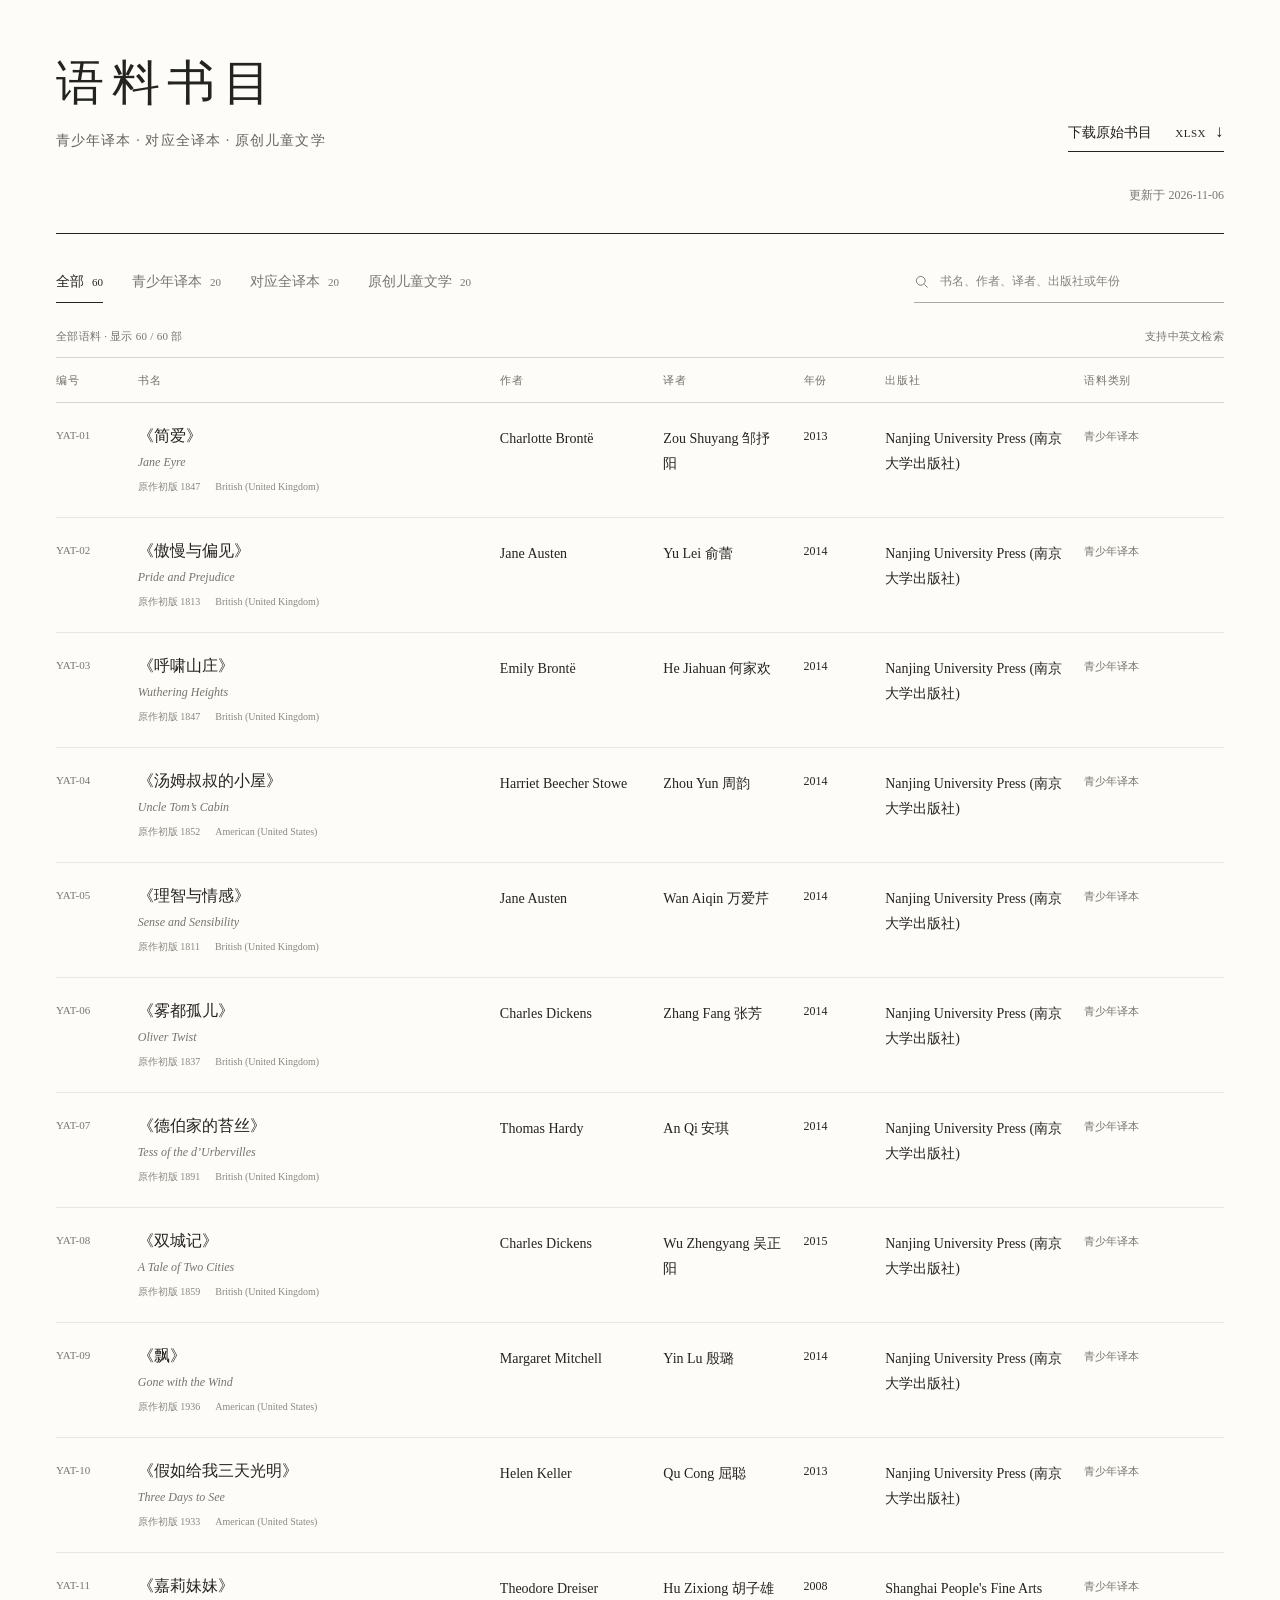
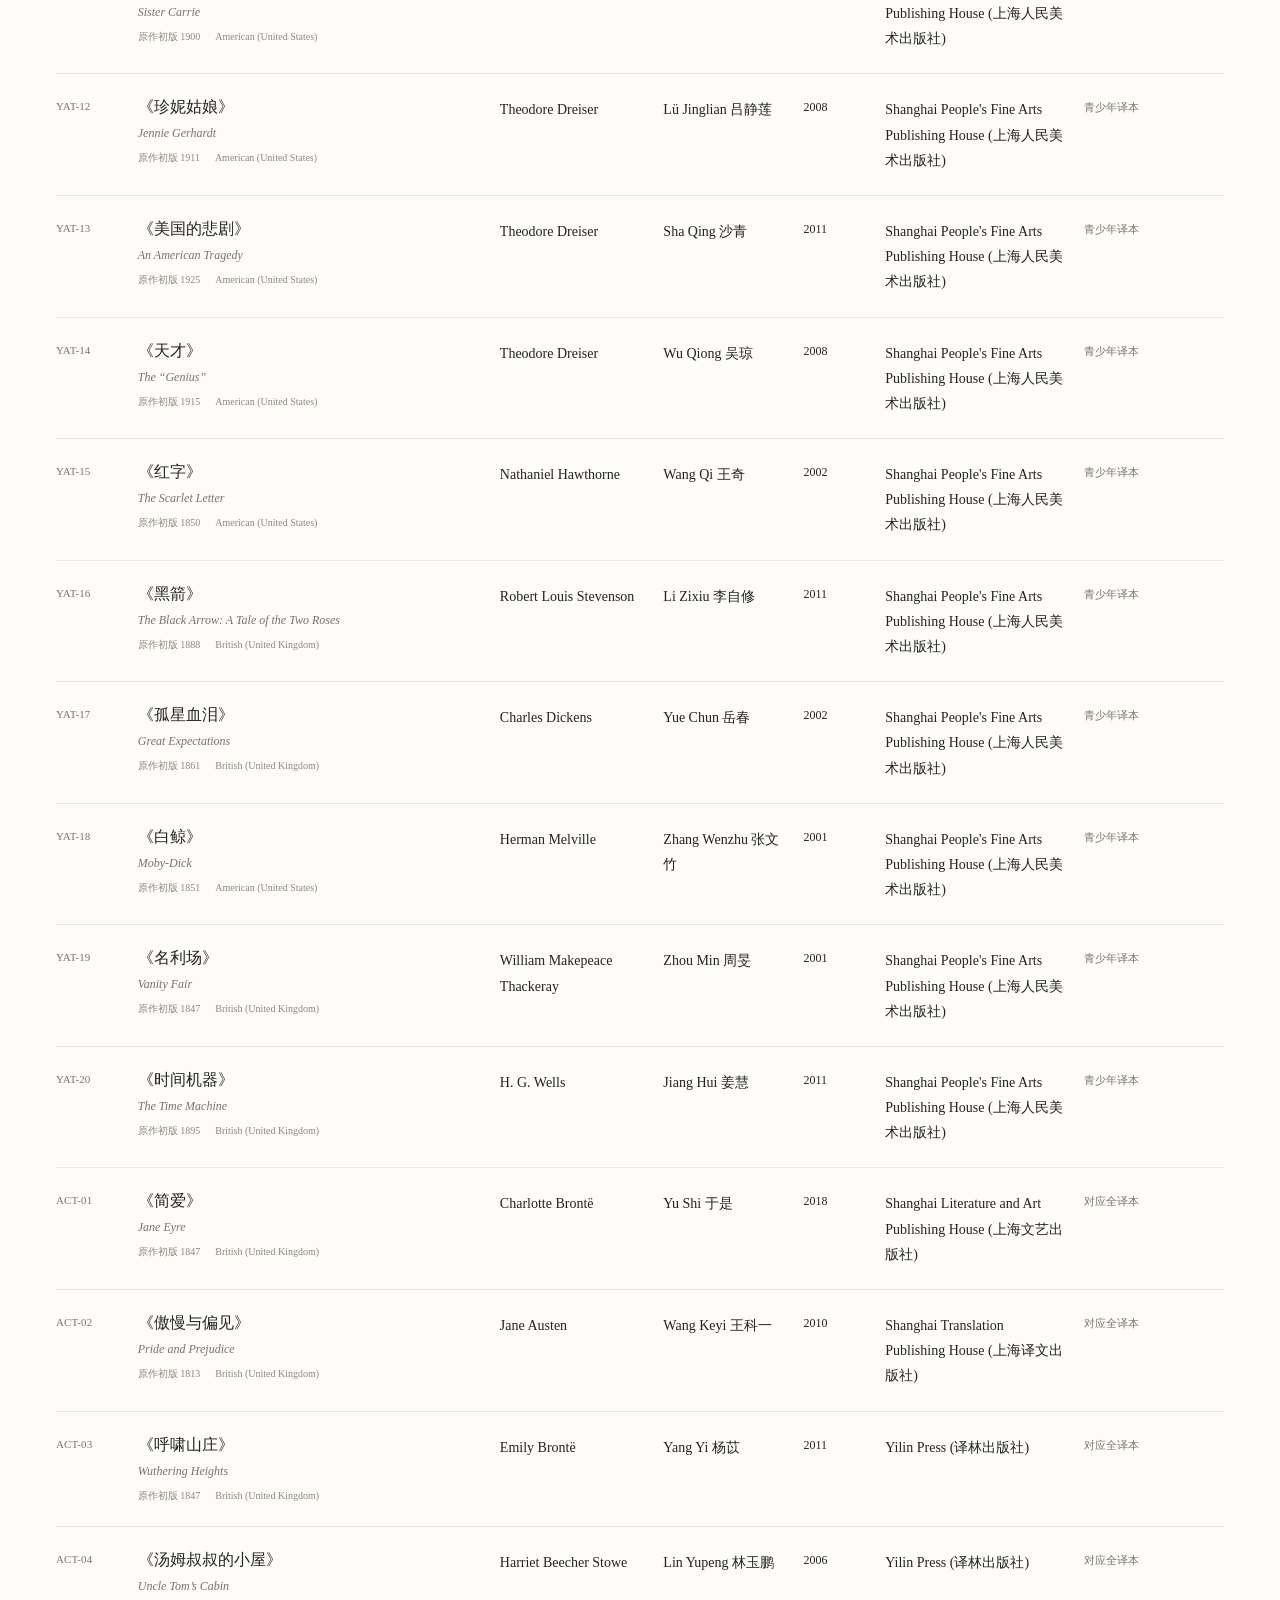
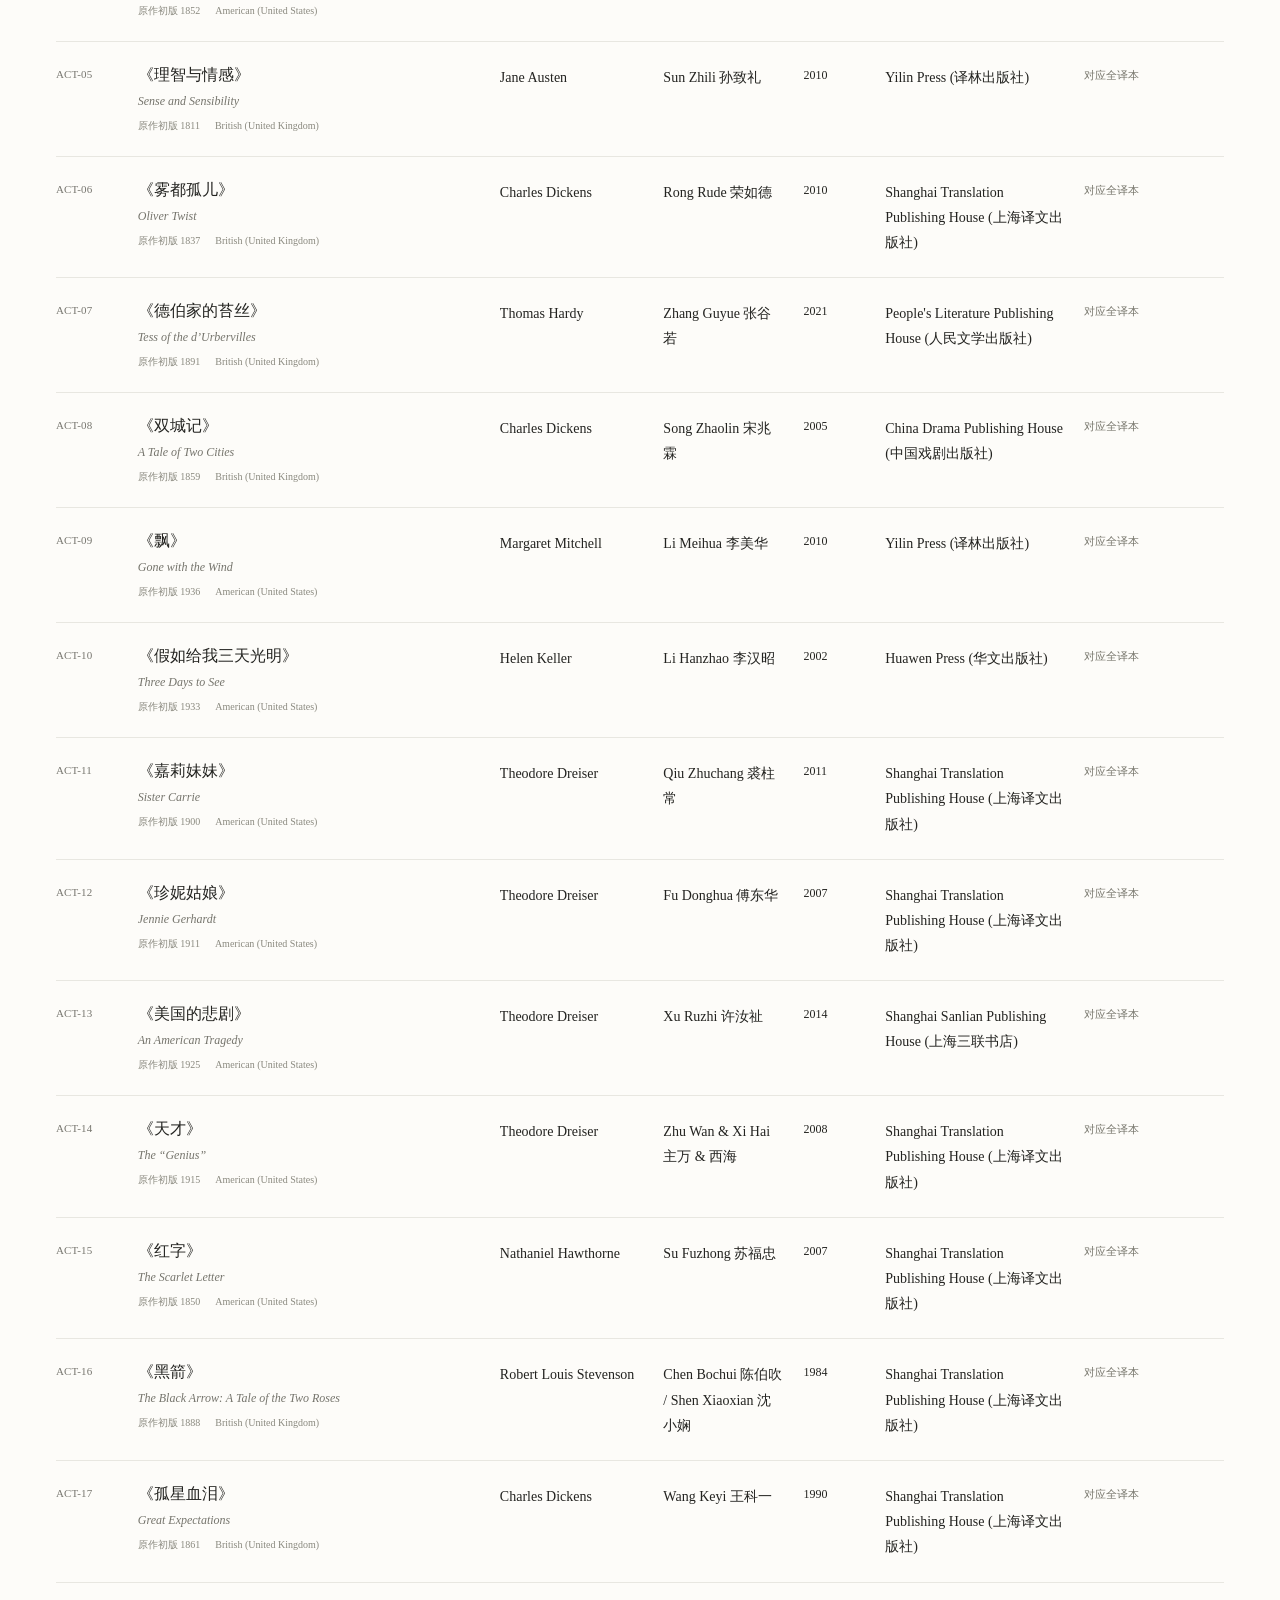
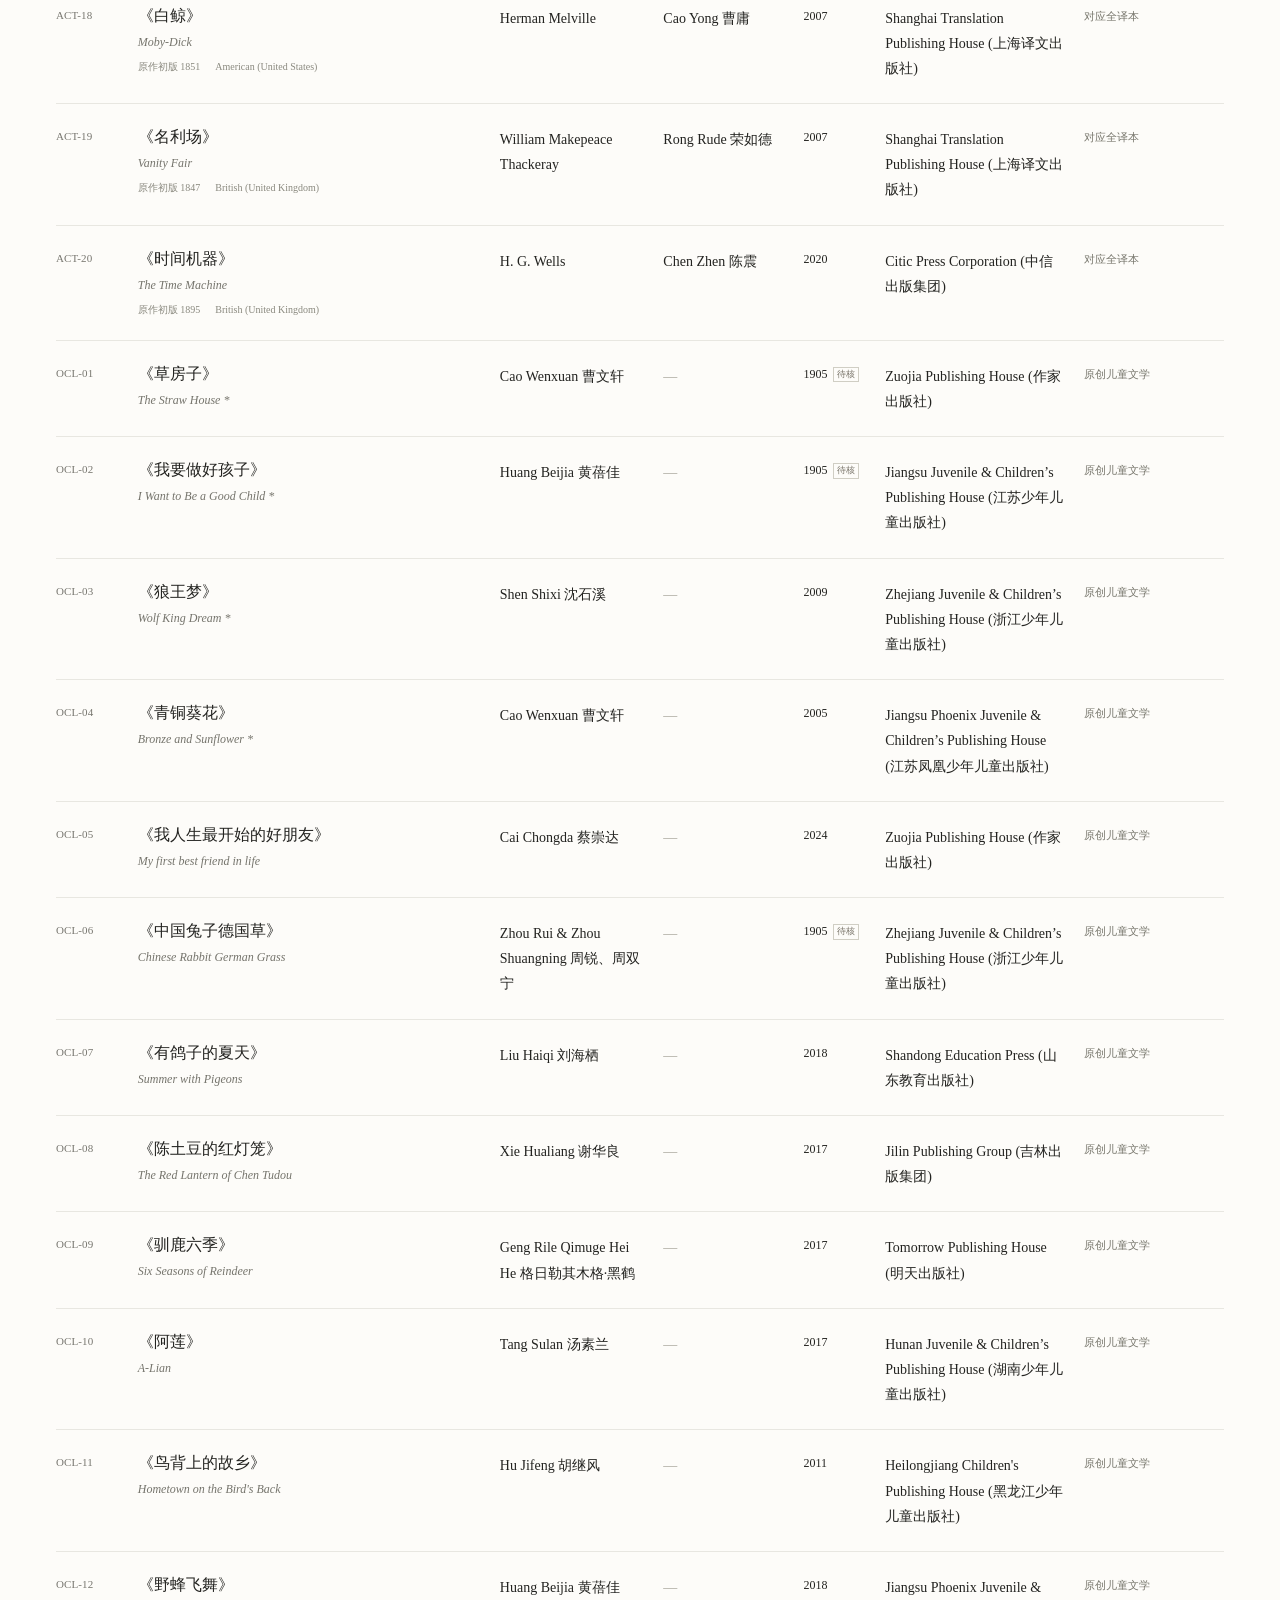
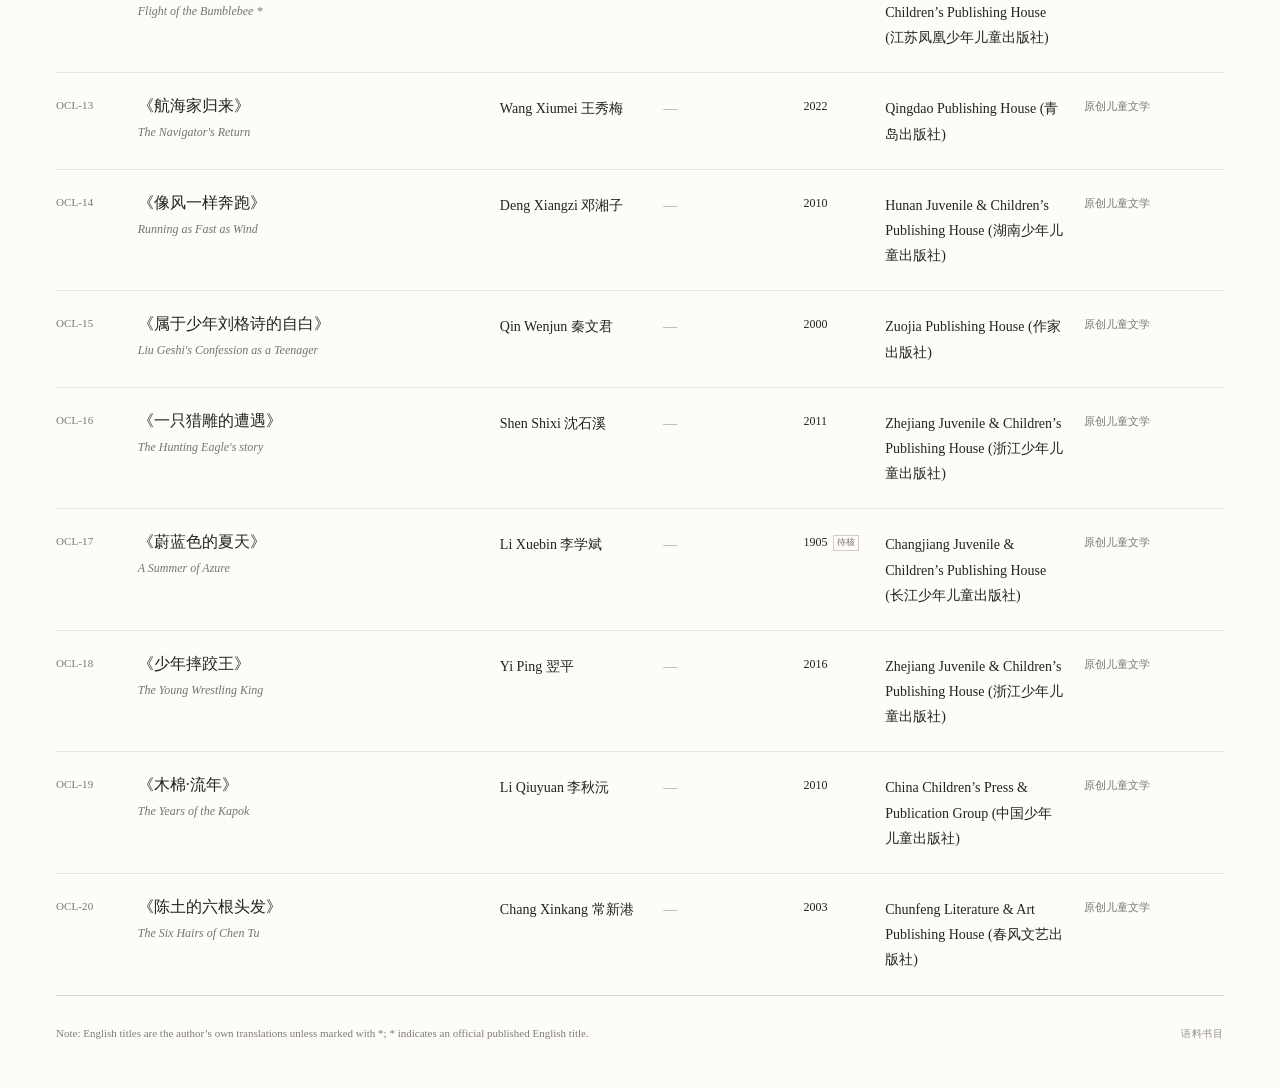
==== corpus-bibliography/index.html @ 9eb8fbea "Add files via upload" ====
<!doctype html>
<html lang="zh-CN">
  <head>
    <meta charset="utf-8">
    <meta name="viewport" content="width=device-width, initial-scale=1">
    <meta name="color-scheme" content="light">
    <meta name="robots" content="noindex, nofollow">
    <link rel="canonical" href="https://aug14sss.github.io/corpus-bibliography/">
    <meta name="description" content="儿童文学研究语料书目：青少年译本、对应全译本与原创儿童文学。支持检索、分类浏览与原始书目下载。">
    <title>语料书目</title>
    <link rel="stylesheet" href="./style.css">
    <script src="./app.js" defer></script>
  </head>
  <body>
    <a class="skip-link" href="#bibliography">跳至书目</a>
    <main class="page">
      <header class="page-header">
        <div class="title-row">
          <div>
            <h1>语料书目</h1>
            <p class="subtitle">青少年译本 · 对应全译本 · 原创儿童文学</p>
          </div>
          <a class="download-link" href="./files/list.xlsx" download="list.xlsx">
            <span>下载原始书目</span><span class="file-type">XLSX <span aria-hidden="true">↓</span></span>
          </a>
        </div>
        <div class="intro-row">
          <p class="update-note" id="updated-at"></p>
        </div>
      </header>

      <section class="bibliography" id="bibliography" aria-label="语料书目检索">
        <div class="controls">
          <div class="group-filters" role="group" aria-label="按语料类别筛选">
            <button class="group-button is-active" type="button" data-group="all" aria-pressed="true"><span>全部</span><span class="group-count" data-count="all">0</span></button>
            <button class="group-button" type="button" data-group="YAT" aria-pressed="false"><span>青少年译本</span><span class="group-count" data-count="YAT">0</span></button>
            <button class="group-button" type="button" data-group="ACT" aria-pressed="false"><span>对应全译本</span><span class="group-count" data-count="ACT">0</span></button>
            <button class="group-button" type="button" data-group="OCL" aria-pressed="false"><span>原创儿童文学</span><span class="group-count" data-count="OCL">0</span></button>
          </div>
          <form class="search-form" role="search">
            <label class="sr-only" for="book-search">检索书名、作者、译者、出版社或年份</label>
            <div class="search-field">
              <svg class="search-icon" viewBox="0 0 20 20" fill="none" aria-hidden="true"><circle cx="8.5" cy="8.5" r="5.5"></circle><path d="m13 13 4 4"></path></svg>
              <input id="book-search" type="search" placeholder="书名、作者、译者、出版社或年份" autocomplete="off" spellcheck="false" aria-describedby="search-help">
              <button class="clear-search" type="button" aria-label="清空检索词" hidden><span aria-hidden="true">×</span></button>
            </div>
          </form>
        </div>
        <div class="results-meta">
          <p id="result-count" role="status" aria-live="polite" aria-atomic="true">正在载入书目…</p>
          <p class="search-help" id="search-help">支持中英文检索</p>
        </div>
        <p class="print-summary" id="print-summary"></p>

        <div class="table-scroll" role="region" aria-label="书目表格，可横向滚动" tabindex="0">
          <table>
            <caption class="sr-only">语料书目，包括书名、作者、译者、出版年份、出版社及语料类别。</caption>
            <colgroup>
              <col class="col-number"><col class="col-title"><col class="col-author"><col class="col-translator"><col class="col-year"><col class="col-publisher"><col class="col-group">
            </colgroup>
            <thead>
              <tr><th scope="col">编号</th><th scope="col">书名</th><th scope="col">作者</th><th scope="col">译者</th><th scope="col">年份</th><th scope="col">出版社</th><th scope="col">语料类别</th></tr>
            </thead>
            <tbody id="bibliography-rows"></tbody>
            <tbody id="print-rows" class="print-rows" aria-hidden="true"></tbody>
          </table>
        </div>

        <div class="empty-state" id="empty-state" hidden>
          <p>未找到匹配的书目</p>
          <p class="empty-hint">试试更简短的关键词，或清除筛选查看全部书目。</p>
          <button class="reset-filters" type="button">清除筛选</button>
        </div>
        <noscript><p class="data-message">请启用 JavaScript 查看和检索书目；也可下载上方的原始 Excel 书目。</p></noscript>
        <p class="data-message" id="data-error" hidden>书目暂未载入，请稍后刷新，或下载原始书目。</p>
      </section>

      <footer class="page-footer">
        <p class="english-note" id="english-note">Note: English titles are the author’s own translations unless marked with *; * indicates an official published English title.</p>
        <p class="footer-caption">语料书目</p>
      </footer>
    </main>
    <script type="application/json" id="bibliography-data">{"title":"语料书目","updatedAt":"2026-11-06","sourceFile":"list.xlsx","noteEnglishTitles":"Note: English titles are the author’s own translations unless marked with *; * indicates an official published English title.","records":[{"id":"YAT-01","group":"YAT","groupLabel":"青少年译本","number":1,"title":"《简爱》","englishTitle":"Jane Eyre","author":"Charlotte Brontë","translator":"Zou Shuyang 邹抒阳","year":"2013","publisher":"Nanjing University Press (南京大学出版社)","originalYear":"1847","sourceExtra":"British (United Kingdom)","needsYearCheck":false},{"id":"YAT-02","group":"YAT","groupLabel":"青少年译本","number":2,"title":"《傲慢与偏见》","englishTitle":"Pride and Prejudice","author":"Jane Austen","translator":"Yu Lei 俞蕾","year":"2014","publisher":"Nanjing University Press (南京大学出版社)","originalYear":"1813","sourceExtra":"British (United Kingdom)","needsYearCheck":false},{"id":"YAT-03","group":"YAT","groupLabel":"青少年译本","number":3,"title":"《呼啸山庄》","englishTitle":"Wuthering Heights","author":"Emily Brontë","translator":"He Jiahuan 何家欢","year":"2014","publisher":"Nanjing University Press (南京大学出版社)","originalYear":"1847","sourceExtra":"British (United Kingdom)","needsYearCheck":false},{"id":"YAT-04","group":"YAT","groupLabel":"青少年译本","number":4,"title":"《汤姆叔叔的小屋》","englishTitle":"Uncle Tom’s Cabin","author":"Harriet Beecher Stowe","translator":"Zhou Yun 周韵","year":"2014","publisher":"Nanjing University Press (南京大学出版社)","originalYear":"1852","sourceExtra":"American (United States)","needsYearCheck":false},{"id":"YAT-05","group":"YAT","groupLabel":"青少年译本","number":5,"title":"《理智与情感》","englishTitle":"Sense and Sensibility","author":"Jane Austen","translator":"Wan Aiqin 万爱芹","year":"2014","publisher":"Nanjing University Press (南京大学出版社)","originalYear":"1811","sourceExtra":"British (United Kingdom)","needsYearCheck":false},{"id":"YAT-06","group":"YAT","groupLabel":"青少年译本","number":6,"title":"《雾都孤儿》","englishTitle":"Oliver Twist","author":"Charles Dickens","translator":"Zhang Fang 张芳","year":"2014","publisher":"Nanjing University Press (南京大学出版社)","originalYear":"1837","sourceExtra":"British (United Kingdom)","needsYearCheck":false},{"id":"YAT-07","group":"YAT","groupLabel":"青少年译本","number":7,"title":"《德伯家的苔丝》","englishTitle":"Tess of the d’Urbervilles","author":"Thomas Hardy","translator":"An Qi 安琪","year":"2014","publisher":"Nanjing University Press (南京大学出版社)","originalYear":"1891","sourceExtra":"British (United Kingdom)","needsYearCheck":false},{"id":"YAT-08","group":"YAT","groupLabel":"青少年译本","number":8,"title":"《双城记》","englishTitle":"A Tale of Two Cities","author":"Charles Dickens","translator":"Wu Zhengyang 吴正阳","year":"2015","publisher":"Nanjing University Press (南京大学出版社)","originalYear":"1859","sourceExtra":"British (United Kingdom)","needsYearCheck":false},{"id":"YAT-09","group":"YAT","groupLabel":"青少年译本","number":9,"title":"《飘》","englishTitle":"Gone with the Wind","author":"Margaret Mitchell","translator":"Yin Lu 殷璐","year":"2014","publisher":"Nanjing University Press (南京大学出版社)","originalYear":"1936","sourceExtra":"American (United States)","needsYearCheck":false},{"id":"YAT-10","group":"YAT","groupLabel":"青少年译本","number":10,"title":"《假如给我三天光明》","englishTitle":"Three Days to See","author":"Helen Keller","translator":"Qu Cong 屈聪","year":"2013","publisher":"Nanjing University Press (南京大学出版社)","originalYear":"1933","sourceExtra":"American (United States)","needsYearCheck":false},{"id":"YAT-11","group":"YAT","groupLabel":"青少年译本","number":11,"title":"《嘉莉妹妹》","englishTitle":"Sister Carrie","author":"Theodore Dreiser","translator":"Hu Zixiong 胡子雄","year":"2008","publisher":"Shanghai People's Fine Arts Publishing House\n(上海人民美术出版社)","originalYear":"1900","sourceExtra":"American (United States)","needsYearCheck":false},{"id":"YAT-12","group":"YAT","groupLabel":"青少年译本","number":12,"title":"《珍妮姑娘》","englishTitle":"Jennie Gerhardt","author":"Theodore Dreiser","translator":"Lü Jinglian 吕静莲","year":"2008","publisher":"Shanghai People's Fine Arts Publishing House\n(上海人民美术出版社)","originalYear":"1911","sourceExtra":"American (United States)","needsYearCheck":false},{"id":"YAT-13","group":"YAT","groupLabel":"青少年译本","number":13,"title":"《美国的悲剧》","englishTitle":"An American Tragedy","author":"Theodore Dreiser","translator":"Sha Qing 沙青","year":"2011","publisher":"Shanghai People's Fine Arts Publishing House\n(上海人民美术出版社)","originalYear":"1925","sourceExtra":"American (United States)","needsYearCheck":false},{"id":"YAT-14","group":"YAT","groupLabel":"青少年译本","number":14,"title":"《天才》","englishTitle":"The “Genius”","author":"Theodore Dreiser","translator":"Wu Qiong 吴琼","year":"2008","publisher":"Shanghai People's Fine Arts Publishing House\n(上海人民美术出版社)","originalYear":"1915","sourceExtra":"American (United States)","needsYearCheck":false},{"id":"YAT-15","group":"YAT","groupLabel":"青少年译本","number":15,"title":"《红字》","englishTitle":"The Scarlet Letter","author":"Nathaniel Hawthorne","translator":"Wang Qi 王奇","year":"2002","publisher":"Shanghai People's Fine Arts Publishing House\n(上海人民美术出版社)","originalYear":"1850","sourceExtra":"American (United States)","needsYearCheck":false},{"id":"YAT-16","group":"YAT","groupLabel":"青少年译本","number":16,"title":"《黑箭》","englishTitle":"The Black Arrow: A Tale of the Two Roses","author":"Robert Louis Stevenson","translator":"Li Zixiu 李自修","year":"2011","publisher":"Shanghai People's Fine Arts Publishing House\n(上海人民美术出版社)","originalYear":"1888","sourceExtra":"British (United Kingdom)","needsYearCheck":false},{"id":"YAT-17","group":"YAT","groupLabel":"青少年译本","number":17,"title":"《孤星血泪》","englishTitle":"Great Expectations","author":"Charles Dickens","translator":"Yue Chun 岳春","year":"2002","publisher":"Shanghai People's Fine Arts Publishing House\n(上海人民美术出版社)","originalYear":"1861","sourceExtra":"British (United Kingdom)","needsYearCheck":false},{"id":"YAT-18","group":"YAT","groupLabel":"青少年译本","number":18,"title":"《白鲸》","englishTitle":"Moby-Dick","author":"Herman Melville","translator":"Zhang Wenzhu 张文竹","year":"2001","publisher":"Shanghai People's Fine Arts Publishing House\n(上海人民美术出版社)","originalYear":"1851","sourceExtra":"American (United States)","needsYearCheck":false},{"id":"YAT-19","group":"YAT","groupLabel":"青少年译本","number":19,"title":"《名利场》","englishTitle":"Vanity Fair","author":"William Makepeace Thackeray","translator":"Zhou Min 周旻","year":"2001","publisher":"Shanghai People's Fine Arts Publishing House\n(上海人民美术出版社)","originalYear":"1847","sourceExtra":"British (United Kingdom)","needsYearCheck":false},{"id":"YAT-20","group":"YAT","groupLabel":"青少年译本","number":20,"title":"《时间机器》","englishTitle":"The Time Machine","author":"H. G. Wells","translator":"Jiang Hui 姜慧","year":"2011","publisher":"Shanghai People's Fine Arts Publishing House\n(上海人民美术出版社)","originalYear":"1895","sourceExtra":"British (United Kingdom)","needsYearCheck":false},{"id":"ACT-01","group":"ACT","groupLabel":"对应全译本","number":1,"title":"《简爱》","englishTitle":"Jane Eyre","author":"Charlotte Brontë","translator":"Yu Shi 于是","year":"2018","publisher":"Shanghai Literature and Art Publishing House (上海文艺出版社)","originalYear":"1847","sourceExtra":"British (United Kingdom)","needsYearCheck":false},{"id":"ACT-02","group":"ACT","groupLabel":"对应全译本","number":2,"title":"《傲慢与偏见》","englishTitle":"Pride and Prejudice","author":"Jane Austen","translator":"Wang Keyi 王科一","year":"2010","publisher":"Shanghai Translation Publishing House (上海译文出版社)","originalYear":"1813","sourceExtra":"British (United Kingdom)","needsYearCheck":false},{"id":"ACT-03","group":"ACT","groupLabel":"对应全译本","number":3,"title":"《呼啸山庄》","englishTitle":"Wuthering Heights","author":"Emily Brontë","translator":"Yang Yi 杨苡","year":"2011","publisher":"Yilin Press (译林出版社)","originalYear":"1847","sourceExtra":"British (United Kingdom)","needsYearCheck":false},{"id":"ACT-04","group":"ACT","groupLabel":"对应全译本","number":4,"title":"《汤姆叔叔的小屋》","englishTitle":"Uncle Tom’s Cabin","author":"Harriet Beecher Stowe","translator":"Lin Yupeng 林玉鹏","year":"2006","publisher":"Yilin Press (译林出版社)","originalYear":"1852","sourceExtra":"American (United States)","needsYearCheck":false},{"id":"ACT-05","group":"ACT","groupLabel":"对应全译本","number":5,"title":"《理智与情感》","englishTitle":"Sense and Sensibility","author":"Jane Austen","translator":"Sun Zhili 孙致礼","year":"2010","publisher":"Yilin Press (译林出版社)","originalYear":"1811","sourceExtra":"British (United Kingdom)","needsYearCheck":false},{"id":"ACT-06","group":"ACT","groupLabel":"对应全译本","number":6,"title":"《雾都孤儿》","englishTitle":"Oliver Twist","author":"Charles Dickens","translator":"Rong Rude 荣如德","year":"2010","publisher":"Shanghai Translation Publishing House (上海译文出版社)","originalYear":"1837","sourceExtra":"British (United Kingdom)","needsYearCheck":false},{"id":"ACT-07","group":"ACT","groupLabel":"对应全译本","number":7,"title":"《德伯家的苔丝》","englishTitle":"Tess of the d’Urbervilles","author":"Thomas Hardy","translator":"Zhang Guyue 张谷若","year":"2021","publisher":"People's Literature Publishing House (人民文学出版社)","originalYear":"1891","sourceExtra":"British (United Kingdom)","needsYearCheck":false},{"id":"ACT-08","group":"ACT","groupLabel":"对应全译本","number":8,"title":"《双城记》","englishTitle":"A Tale of Two Cities","author":"Charles Dickens","translator":"Song Zhaolin 宋兆霖","year":"2005","publisher":"China Drama Publishing House (中国戏剧出版社)","originalYear":"1859","sourceExtra":"British (United Kingdom)","needsYearCheck":false},{"id":"ACT-09","group":"ACT","groupLabel":"对应全译本","number":9,"title":"《飘》","englishTitle":"Gone with the Wind","author":"Margaret Mitchell","translator":"Li Meihua 李美华","year":"2010","publisher":"Yilin Press (译林出版社)","originalYear":"1936","sourceExtra":"American (United States)","needsYearCheck":false},{"id":"ACT-10","group":"ACT","groupLabel":"对应全译本","number":10,"title":"《假如给我三天光明》","englishTitle":"Three Days to See","author":"Helen Keller","translator":"Li Hanzhao 李汉昭","year":"2002","publisher":"Huawen Press (华文出版社)","originalYear":"1933","sourceExtra":"American (United States)","needsYearCheck":false},{"id":"ACT-11","group":"ACT","groupLabel":"对应全译本","number":11,"title":"《嘉莉妹妹》","englishTitle":"Sister Carrie","author":"Theodore Dreiser","translator":"Qiu Zhuchang 裘柱常","year":"2011","publisher":"Shanghai Translation Publishing House (上海译文出版社)","originalYear":"1900","sourceExtra":"American (United States)","needsYearCheck":false},{"id":"ACT-12","group":"ACT","groupLabel":"对应全译本","number":12,"title":"《珍妮姑娘》","englishTitle":"Jennie Gerhardt","author":"Theodore Dreiser","translator":"Fu Donghua 傅东华","year":"2007","publisher":"Shanghai Translation Publishing House (上海译文出版社)","originalYear":"1911","sourceExtra":"American (United States)","needsYearCheck":false},{"id":"ACT-13","group":"ACT","groupLabel":"对应全译本","number":13,"title":"《美国的悲剧》","englishTitle":"An American Tragedy","author":"Theodore Dreiser","translator":"Xu Ruzhi 许汝祉","year":"2014","publisher":"Shanghai Sanlian Publishing House (上海三联书店)","originalYear":"1925","sourceExtra":"American (United States)","needsYearCheck":false},{"id":"ACT-14","group":"ACT","groupLabel":"对应全译本","number":14,"title":"《天才》","englishTitle":"The “Genius”","author":"Theodore Dreiser","translator":"Zhu Wan \u0026 Xi Hai 主万 \u0026 西海","year":"2008","publisher":"Shanghai Translation Publishing House (上海译文出版社)","originalYear":"1915","sourceExtra":"American (United States)","needsYearCheck":false},{"id":"ACT-15","group":"ACT","groupLabel":"对应全译本","number":15,"title":"《红字》","englishTitle":"The Scarlet Letter","author":"Nathaniel Hawthorne","translator":"Su Fuzhong 苏福忠","year":"2007","publisher":"Shanghai Translation Publishing House (上海译文出版社)","originalYear":"1850","sourceExtra":"American (United States)","needsYearCheck":false},{"id":"ACT-16","group":"ACT","groupLabel":"对应全译本","number":16,"title":"《黑箭》","englishTitle":"The Black Arrow: A Tale of the Two Roses","author":"Robert Louis Stevenson","translator":"Chen Bochui 陈伯吹 / Shen Xiaoxian 沈小娴","year":"1984","publisher":"Shanghai Translation Publishing House (上海译文出版社)","originalYear":"1888","sourceExtra":"British (United Kingdom)","needsYearCheck":false},{"id":"ACT-17","group":"ACT","groupLabel":"对应全译本","number":17,"title":"《孤星血泪》","englishTitle":"Great Expectations","author":"Charles Dickens","translator":"Wang Keyi 王科一","year":"1990","publisher":"Shanghai Translation Publishing House (上海译文出版社)","originalYear":"1861","sourceExtra":"British (United Kingdom)","needsYearCheck":false},{"id":"ACT-18","group":"ACT","groupLabel":"对应全译本","number":18,"title":"《白鲸》","englishTitle":"Moby-Dick","author":"Herman Melville","translator":"Cao Yong 曹庸","year":"2007","publisher":"Shanghai Translation Publishing House (上海译文出版社)","originalYear":"1851","sourceExtra":"American (United States)","needsYearCheck":false},{"id":"ACT-19","group":"ACT","groupLabel":"对应全译本","number":19,"title":"《名利场》","englishTitle":"Vanity Fair","author":"William Makepeace Thackeray","translator":"Rong Rude 荣如德","year":"2007","publisher":"Shanghai Translation Publishing House (上海译文出版社)","originalYear":"1847","sourceExtra":"British (United Kingdom)","needsYearCheck":false},{"id":"ACT-20","group":"ACT","groupLabel":"对应全译本","number":20,"title":"《时间机器》","englishTitle":"The Time Machine","author":"H. G. Wells","translator":"Chen Zhen 陈震","year":"2020","publisher":"Citic Press Corporation (中信出版集团)","originalYear":"1895","sourceExtra":"British (United Kingdom)","needsYearCheck":false},{"id":"OCL-01","group":"OCL","groupLabel":"原创儿童文学","number":1,"title":"《草房子》","englishTitle":"The Straw House *","author":"Cao Wenxuan 曹文轩","translator":"","year":"1905","publisher":"Zuojia Publishing House (作家出版社)","originalYear":"","sourceExtra":"","needsYearCheck":true},{"id":"OCL-02","group":"OCL","groupLabel":"原创儿童文学","number":2,"title":"《我要做好孩子》","englishTitle":"I Want to Be a Good Child *","author":"Huang Beijia 黄蓓佳","translator":"","year":"1905","publisher":"Jiangsu Juvenile \u0026 Children’s Publishing House (江苏少年儿童出版社)","originalYear":"","sourceExtra":"","needsYearCheck":true},{"id":"OCL-03","group":"OCL","groupLabel":"原创儿童文学","number":3,"title":"《狼王梦》","englishTitle":"Wolf King Dream *","author":"Shen Shixi 沈石溪","translator":"","year":"2009","publisher":"Zhejiang Juvenile \u0026 Children’s Publishing House (浙江少年儿童出版社)","originalYear":"","sourceExtra":"","needsYearCheck":false},{"id":"OCL-04","group":"OCL","groupLabel":"原创儿童文学","number":4,"title":"《青铜葵花》","englishTitle":"Bronze and Sunflower *","author":"Cao Wenxuan 曹文轩","translator":"","year":"2005","publisher":"Jiangsu Phoenix Juvenile \u0026 Children’s Publishing House (江苏凤凰少年儿童出版社)","originalYear":"","sourceExtra":"","needsYearCheck":false},{"id":"OCL-05","group":"OCL","groupLabel":"原创儿童文学","number":5,"title":"《我人生最开始的好朋友》","englishTitle":"My first best friend in life","author":"Cai Chongda 蔡崇达","translator":"","year":"2024","publisher":"Zuojia Publishing House (作家出版社)","originalYear":"","sourceExtra":"","needsYearCheck":false},{"id":"OCL-06","group":"OCL","groupLabel":"原创儿童文学","number":6,"title":"《中国兔子德国草》","englishTitle":"Chinese Rabbit German Grass","author":"Zhou Rui \u0026 Zhou Shuangning\n周锐、周双宁","translator":"","year":"1905","publisher":"Zhejiang Juvenile \u0026 Children’s Publishing House (浙江少年儿童出版社)","originalYear":"","sourceExtra":"","needsYearCheck":true},{"id":"OCL-07","group":"OCL","groupLabel":"原创儿童文学","number":7,"title":"《有鸽子的夏天》","englishTitle":"Summer with Pigeons","author":"Liu Haiqi 刘海栖","translator":"","year":"2018","publisher":"Shandong Education Press (山东教育出版社)","originalYear":"","sourceExtra":"","needsYearCheck":false},{"id":"OCL-08","group":"OCL","groupLabel":"原创儿童文学","number":8,"title":"《陈土豆的红灯笼》","englishTitle":"The Red Lantern of Chen Tudou","author":"Xie Hualiang 谢华良","translator":"","year":"2017","publisher":"Jilin Publishing Group (吉林出版集团)","originalYear":"","sourceExtra":"","needsYearCheck":false},{"id":"OCL-09","group":"OCL","groupLabel":"原创儿童文学","number":9,"title":"《驯鹿六季》","englishTitle":"Six Seasons of Reindeer","author":"Geng Rile Qimuge Hei He\n格日勒其木格·黑鹤","translator":"","year":"2017","publisher":"Tomorrow Publishing House (明天出版社)","originalYear":"","sourceExtra":"","needsYearCheck":false},{"id":"OCL-10","group":"OCL","groupLabel":"原创儿童文学","number":10,"title":"《阿莲》","englishTitle":"A-Lian","author":"Tang Sulan 汤素兰","translator":"","year":"2017","publisher":"Hunan Juvenile \u0026 Children’s Publishing House (湖南少年儿童出版社)","originalYear":"","sourceExtra":"","needsYearCheck":false},{"id":"OCL-11","group":"OCL","groupLabel":"原创儿童文学","number":11,"title":"《鸟背上的故乡》","englishTitle":"Hometown on the Bird's Back","author":"Hu Jifeng 胡继风","translator":"","year":"2011","publisher":"Heilongjiang Children's Publishing House (黑龙江少年儿童出版社)","originalYear":"","sourceExtra":"","needsYearCheck":false},{"id":"OCL-12","group":"OCL","groupLabel":"原创儿童文学","number":12,"title":"《野蜂飞舞》","englishTitle":"Flight of the Bumblebee *","author":"Huang Beijia 黄蓓佳","translator":"","year":"2018","publisher":"Jiangsu Phoenix Juvenile \u0026 Children’s Publishing House (江苏凤凰少年儿童出版社)","originalYear":"","sourceExtra":"","needsYearCheck":false},{"id":"OCL-13","group":"OCL","groupLabel":"原创儿童文学","number":13,"title":"《航海家归来》","englishTitle":"The Navigator's Return","author":"Wang Xiumei 王秀梅","translator":"","year":"2022","publisher":"Qingdao Publishing House (青岛出版社)","originalYear":"","sourceExtra":"","needsYearCheck":false},{"id":"OCL-14","group":"OCL","groupLabel":"原创儿童文学","number":14,"title":"《像风一样奔跑》","englishTitle":"Running as Fast as Wind","author":"Deng Xiangzi 邓湘子","translator":"","year":"2010","publisher":"Hunan Juvenile \u0026 Children’s Publishing House (湖南少年儿童出版社)","originalYear":"","sourceExtra":"","needsYearCheck":false},{"id":"OCL-15","group":"OCL","groupLabel":"原创儿童文学","number":15,"title":"《属于少年刘格诗的自白》","englishTitle":"Liu Geshi's Confession as a Teenager","author":"Qin Wenjun 秦文君","translator":"","year":"2000","publisher":"Zuojia Publishing House (作家出版社)","originalYear":"","sourceExtra":"","needsYearCheck":false},{"id":"OCL-16","group":"OCL","groupLabel":"原创儿童文学","number":16,"title":"《一只猎雕的遭遇》","englishTitle":"The Hunting Eagle's story","author":"Shen Shixi 沈石溪","translator":"","year":"2011","publisher":"Zhejiang Juvenile \u0026 Children’s Publishing House (浙江少年儿童出版社)","originalYear":"","sourceExtra":"","needsYearCheck":false},{"id":"OCL-17","group":"OCL","groupLabel":"原创儿童文学","number":17,"title":"《蔚蓝色的夏天》","englishTitle":"A Summer of Azure","author":"Li Xuebin 李学斌","translator":"","year":"1905","publisher":"Changjiang Juvenile \u0026 Children’s Publishing House (长江少年儿童出版社)","originalYear":"","sourceExtra":"","needsYearCheck":true},{"id":"OCL-18","group":"OCL","groupLabel":"原创儿童文学","number":18,"title":"《少年摔跤王》","englishTitle":"The Young Wrestling King","author":"Yi Ping 翌平","translator":"","year":"2016","publisher":"Zhejiang Juvenile \u0026 Children’s Publishing House (浙江少年儿童出版社)","originalYear":"","sourceExtra":"","needsYearCheck":false},{"id":"OCL-19","group":"OCL","groupLabel":"原创儿童文学","number":19,"title":"《木棉·流年》","englishTitle":"The Years of the Kapok","author":"Li Qiuyuan 李秋沅","translator":"","year":"2010","publisher":"China Children’s Press \u0026 Publication Group (中国少年儿童出版社)","originalYear":"","sourceExtra":"","needsYearCheck":false},{"id":"OCL-20","group":"OCL","groupLabel":"原创儿童文学","number":20,"title":"《陈土的六根头发》","englishTitle":"The Six Hairs of Chen Tu","author":"Chang Xinkang 常新港","translator":"","year":"2003","publisher":"Chunfeng Literature \u0026 Art Publishing House (春风文艺出版社)","originalYear":"","sourceExtra":"","needsYearCheck":false}]}</script>
  </body>
</html>
---- corpus-bibliography/style.css ----
:root {
  color-scheme: light;
  --paper: #fdfcf9;
  --ink: #232320;
  --muted: #77766f;
  --line: #d7d6cf;
  --light-line: #e8e7e1;
  --serif: "Songti SC", "STSong", "Noto Serif CJK SC", "Source Han Serif SC", "SimSun", "Times New Roman", serif;
}

* { box-sizing: border-box; }
html { scroll-behavior: smooth; }
body { margin: 0; background: var(--paper); color: var(--ink); font-family: var(--serif); font-size: 15px; line-height: 1.65; -webkit-font-smoothing: antialiased; }
button, input { font: inherit; color: inherit; }
button, a, input { -webkit-tap-highlight-color: transparent; }
button { cursor: pointer; }
button:focus-visible, a:focus-visible, input:focus-visible, .table-scroll:focus-visible { outline: 2px solid var(--ink); outline-offset: 4px; }
[hidden] { display: none !important; }
.sr-only { position: absolute; width: 1px; height: 1px; padding: 0; margin: -1px; overflow: hidden; clip: rect(0, 0, 0, 0); white-space: nowrap; border: 0; }
.skip-link { position: fixed; top: 8px; left: 12px; z-index: 5; padding: 8px 16px; transform: translateY(-160%); color: var(--paper); background: var(--ink); }
.skip-link:focus { transform: translateY(0); }
.page { width: min(100% - 112px, 1376px); margin: 0 auto; }
.page-header { padding-top: 54px; }
.title-row, .intro-row, .controls, .results-meta { display: flex; align-items: center; justify-content: space-between; gap: 24px; }
.title-row { align-items: flex-end; margin-top: 0; }
h1 { margin: 0; font-size: clamp(36px, 4vw, 48px); font-weight: 500; letter-spacing: .16em; line-height: 1.2; }
.subtitle { margin: 17px 0 0; color: #66655e; font-size: 14px; letter-spacing: .08em; }
.download-link { display: inline-flex; align-items: baseline; gap: 23px; flex-shrink: 0; padding: 10px 0 7px; border-bottom: 1px solid var(--ink); color: var(--ink); text-decoration: none; font-size: 14px; }
.download-link:hover { border-bottom-width: 2px; padding-bottom: 6px; }
.file-type { font-family: Georgia, "Times New Roman", serif; font-size: 11px; letter-spacing: .04em; }
.file-type span { display: inline-block; margin-left: 6px; font-family: serif; font-size: 17px; line-height: 1; }
.intro-row { margin-top: 34px; padding-bottom: 28px; border-bottom: 1px solid var(--ink); align-items: baseline; justify-content: flex-end; }
.update-note { margin: 0; color: var(--muted); font-size: 12px; }
.update-note { flex-shrink: 0; font-variant-numeric: tabular-nums; }
.bibliography { padding-top: 26px; scroll-margin-top: 20px; }
.controls { gap: 30px; }
.group-filters { display: flex; align-items: stretch; gap: 29px; }
.group-button { position: relative; display: inline-flex; align-items: baseline; gap: 8px; padding: 10px 0; border: 0; background: transparent; color: #77766f; white-space: nowrap; font-size: 14px; }
.group-button::after { position: absolute; right: 0; bottom: 1px; left: 0; height: 1px; background: transparent; content: ""; }
.group-button:hover { color: var(--ink); }
.group-button.is-active { color: var(--ink); }
.group-button.is-active::after { background: var(--ink); }
.group-count { font-family: Georgia, "Times New Roman", serif; font-size: 11px; font-variant-numeric: tabular-nums; }
.search-form { width: 310px; max-width: 100%; flex-shrink: 0; }
.search-field { position: relative; display: flex; align-items: center; height: 41px; border-bottom: 1px solid #aaa99f; }
.search-field:focus-within { border-bottom-color: var(--ink); }
.search-icon { width: 16px; height: 16px; flex-shrink: 0; color: #79786f; stroke: currentColor; stroke-width: 1.2; }
input[type="search"] { width: 100%; min-width: 0; padding: 10px 22px 10px 10px; border: 0; border-radius: 0; outline: none; background: transparent; font-size: 12px; }
input[type="search"]:focus-visible { outline: none; }
input[type="search"]::placeholder { color: #85847c; opacity: 1; }
input[type="search"]::-webkit-search-cancel-button { -webkit-appearance: none; }
.clear-search { position: absolute; right: -4px; top: 3px; width: 30px; height: 34px; padding: 0; border: 0; background: transparent; color: #77766f; font-family: sans-serif; font-size: 20px; }
.results-meta { margin: 23px 0 12px; color: var(--muted); font-size: 11px; letter-spacing: .025em; }
.results-meta p { margin: 0; }
.search-help { text-align: right; }
.table-scroll { overflow-x: auto; border-top: 1px solid var(--line); -webkit-overflow-scrolling: touch; }
table { width: 100%; min-width: 1030px; border-collapse: collapse; table-layout: fixed; font-size: 14px; }
.col-number { width: 7%; }
.col-title { width: 31%; }
.col-author { width: 14%; }
.col-translator { width: 12%; }
.col-year { width: 7%; }
.col-publisher { width: 17%; }
.col-group { width: 12%; }
th, td { padding: 21px 20px 22px 0; text-align: left; vertical-align: top; overflow-wrap: anywhere; }
th:last-child, td:last-child { padding-right: 0; }
th { padding-top: 13px; padding-bottom: 13px; border-bottom: 1px solid var(--line); color: #737269; font-size: 11px; font-weight: 400; letter-spacing: .08em; }
td { border-bottom: 1px solid var(--light-line); }
tbody tr:last-child td { border-bottom-color: var(--line); }
.record-number { display: block; margin-top: 2px; color: #77766f; font-family: Georgia, "Times New Roman", serif; font-size: 11px; font-variant-numeric: tabular-nums; letter-spacing: .01em; white-space: nowrap; }
.book-title { margin: 0; font-size: 16px; font-weight: 500; line-height: 1.5; }
.english-title { margin: 5px 0 0; color: #75746c; font-family: Georgia, "Times New Roman", var(--serif); font-size: 12px; font-style: italic; line-height: 1.5; }
.source-detail { display: flex; flex-wrap: wrap; gap: 1px 15px; margin: 8px 0 0; color: #8a897f; font-size: 10px; line-height: 1.6; }
.author-cell, .translator-cell, .publisher-cell { padding-top: 23px; line-height: 1.8; }
.year-cell { padding-top: 24px; font-family: Georgia, "Times New Roman", serif; font-size: 12px; font-variant-numeric: tabular-nums; white-space: nowrap; }
.year-value { white-space: nowrap; }
.year-check { display: inline-block; margin-left: 5px; padding: 0 3px; border: 1px solid #d0cec4; color: #777267; font-family: var(--serif); font-size: 9px; line-height: 1.5; vertical-align: 1px; white-space: nowrap; }
.group-cell { padding-top: 24px; color: #78776d; font-size: 11px; line-height: 1.8; }
.missing-value { color: #aaa89e; }
.empty-state { padding: 62px 20px 65px; border-bottom: 1px solid var(--line); text-align: center; }
.empty-state p { margin: 0; font-size: 17px; }
.empty-state .empty-hint { margin-top: 9px; color: var(--muted); font-size: 13px; }
.reset-filters { margin-top: 18px; padding: 4px 0; border: 0; border-bottom: 1px solid #8c8b81; background: transparent; font-size: 12px; }
.data-message { padding: 24px 0; color: var(--muted); font-size: 13px; }
.page-footer { display: flex; align-items: baseline; justify-content: space-between; gap: 45px; padding: 28px 0 46px; }
.english-note { max-width: 860px; margin: 0; color: #7e7c72; font-family: Georgia, "Times New Roman", serif; font-size: 11px; line-height: 1.7; }
.footer-caption { margin: 0; flex-shrink: 0; color: #908e83; font-size: 10px; letter-spacing: .08em; }
.print-rows, .print-summary { display: none; }

@media (min-width: 1500px) {
  .page-header { padding-top: 65px; }
}

@media (max-width: 1150px) {
  .page { width: calc(100% - 64px); }
  .controls { align-items: flex-start; flex-direction: column; gap: 17px; }
  .group-filters { gap: 30px; }
  .search-form { width: 350px; }
  .results-meta { margin-top: 22px; }
}

@media (max-width: 640px) {
  .page { width: calc(100% - 36px); }
  .page-header { padding-top: 29px; }
  .title-row { align-items: flex-start; flex-direction: column; gap: 22px; margin-top: 0; }
  h1 { font-size: 37px; }
  .subtitle { margin-top: 14px; font-size: 11px; letter-spacing: .02em; }
  .download-link { gap: 18px; padding-top: 0; font-size: 12px; }
  .intro-row { align-items: flex-start; gap: 12px; margin-top: 26px; padding-bottom: 22px; }
  .update-note { font-size: 10px; }
  .update-note { text-align: right; }
  .bibliography { padding-top: 16px; }
  .controls { gap: 16px; }
  .group-filters { width: 100%; justify-content: space-between; gap: 8px; }
  .group-button { gap: 4px; font-size: 11px; }
  .group-count { font-size: 9px; }
  .search-form { width: 100%; }
  .search-field { height: 39px; }
  input[type="search"] { font-size: 12px; }
  .results-meta { margin-top: 20px; font-size: 10px; }
  .search-help { font-size: 9px; }
  .table-scroll { margin-right: -18px; }
  table { min-width: 1015px; }
  .col-title { width: 30%; }
  th, td { padding-right: 18px; }
  .page-footer { flex-direction: column; gap: 20px; padding-top: 23px; padding-bottom: 30px; }
  .english-note { font-size: 10px; }
}

@media (prefers-reduced-motion: reduce) {
  html { scroll-behavior: auto; }
}

@media print {
  @page { size: A4 landscape; margin: 15mm 12mm; }
  :root { --paper: #fff; --ink: #000; --muted: #555; --line: #aaa; --light-line: #ddd; }
  body { background: #fff; font-size: 9pt; }
  .page { width: 100%; }
  .page-header { padding-top: 0; }
  .title-row { margin-top: 0; }
  h1 { font-size: 24pt; }
  .subtitle { margin-top: 7pt; font-size: 9pt; }
  .intro-row { margin-top: 13pt; padding-bottom: 10pt; }
  .update-note { font-size: 8pt; }
  .skip-link, .download-link, .controls, .results-meta, #bibliography-rows, .empty-state, .data-message { display: none !important; }
  .bibliography { padding-top: 9pt; }
  .print-summary { display: block; margin: 0 0 7pt; color: #555; font-size: 8pt; }
  .table-scroll { overflow: visible; margin: 0; }
  table { min-width: 0; font-size: 8.5pt; }
  thead { display: table-header-group; }
  .print-rows { display: table-row-group; }
  tr { break-inside: avoid; page-break-inside: avoid; }
  th, td { padding: 9pt 9pt 9pt 0; }
  th { padding-top: 6pt; padding-bottom: 6pt; font-size: 7pt; }
  .record-number { margin-top: 1pt; font-size: 7pt; }
  .book-title { font-size: 9pt; }
  .english-title { margin-top: 3pt; font-size: 7.5pt; }
  .source-detail { gap: 0 8pt; margin-top: 4pt; font-size: 6.5pt; }
  .author-cell, .translator-cell, .publisher-cell { padding-top: 9pt; }
  .year-cell { padding-top: 9pt; font-size: 8pt; }
  .year-check { margin-left: 2pt; padding: 0 1pt; font-size: 6pt; }
  .group-cell { padding-top: 9pt; font-size: 7pt; }
  .page-footer { gap: 20pt; padding: 15pt 0 0; }
  .english-note { max-width: 80%; font-size: 7pt; }
  .footer-caption { font-size: 7pt; }
}
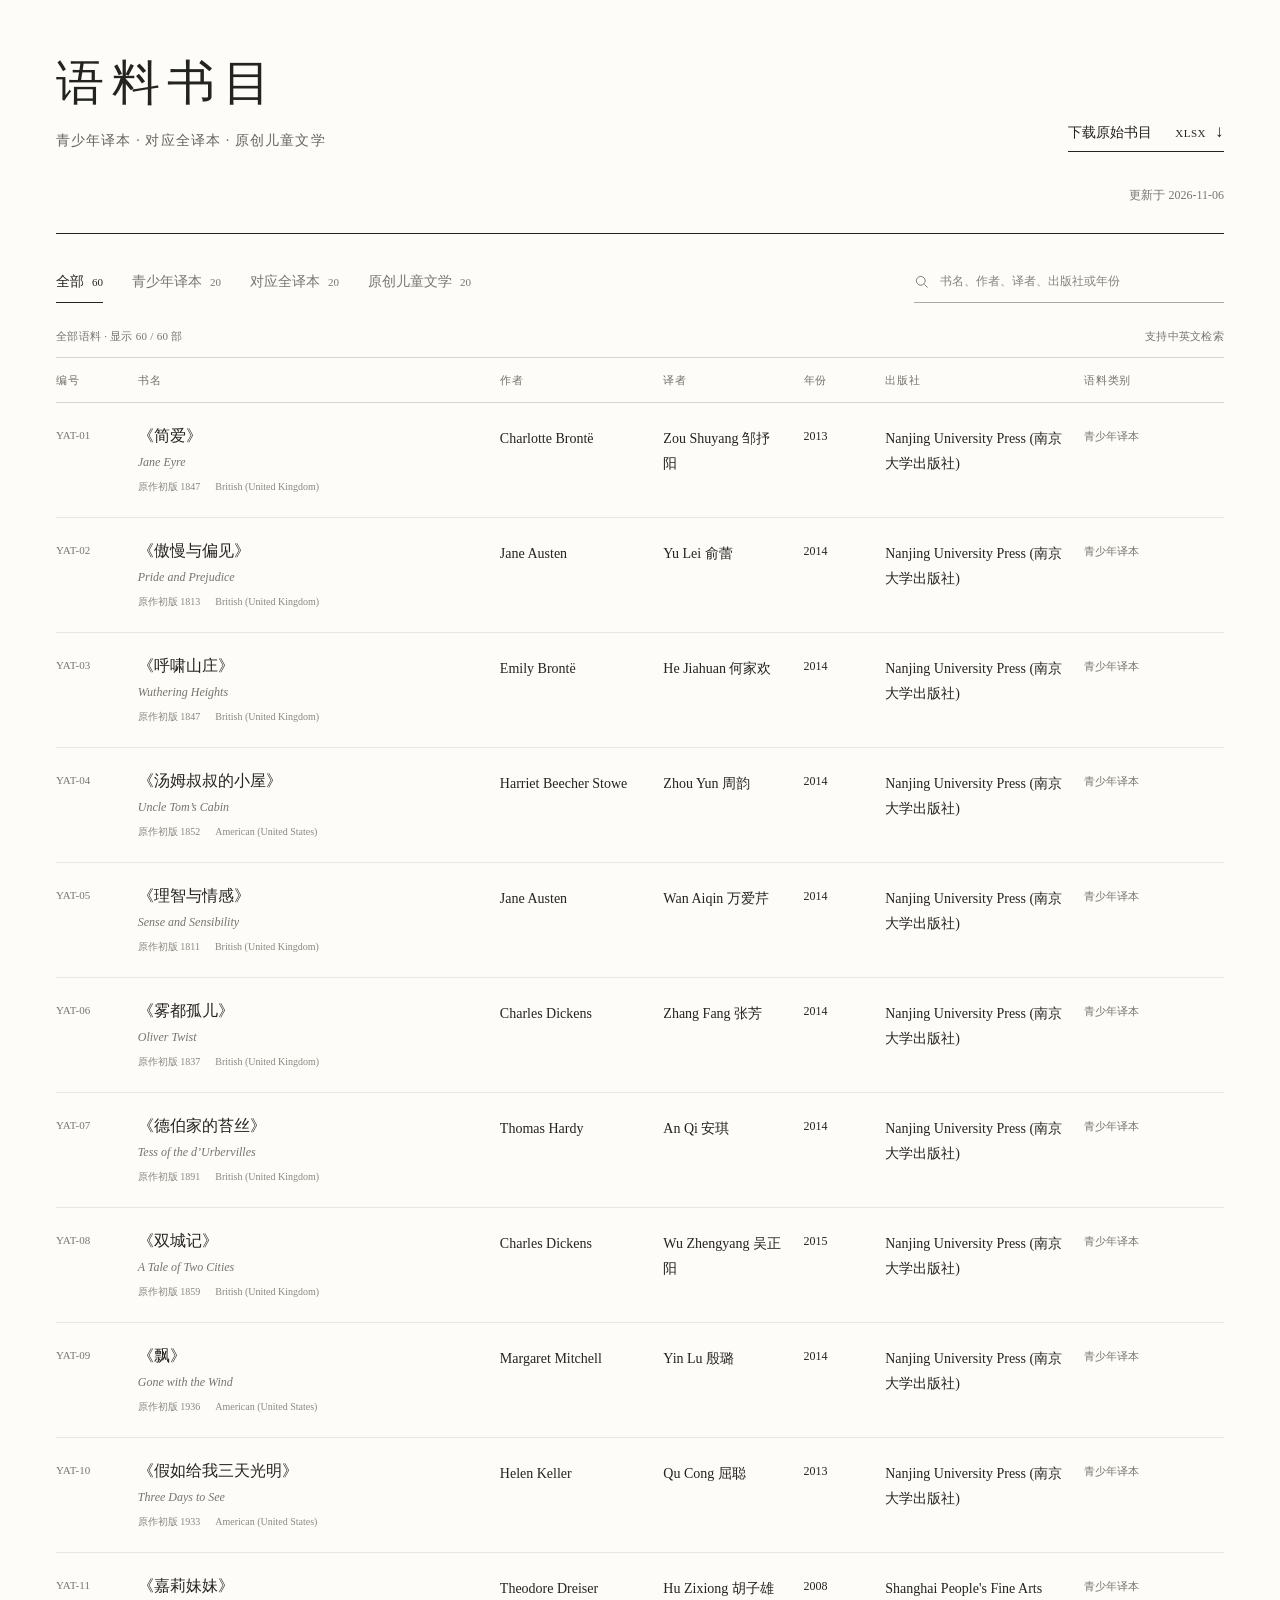
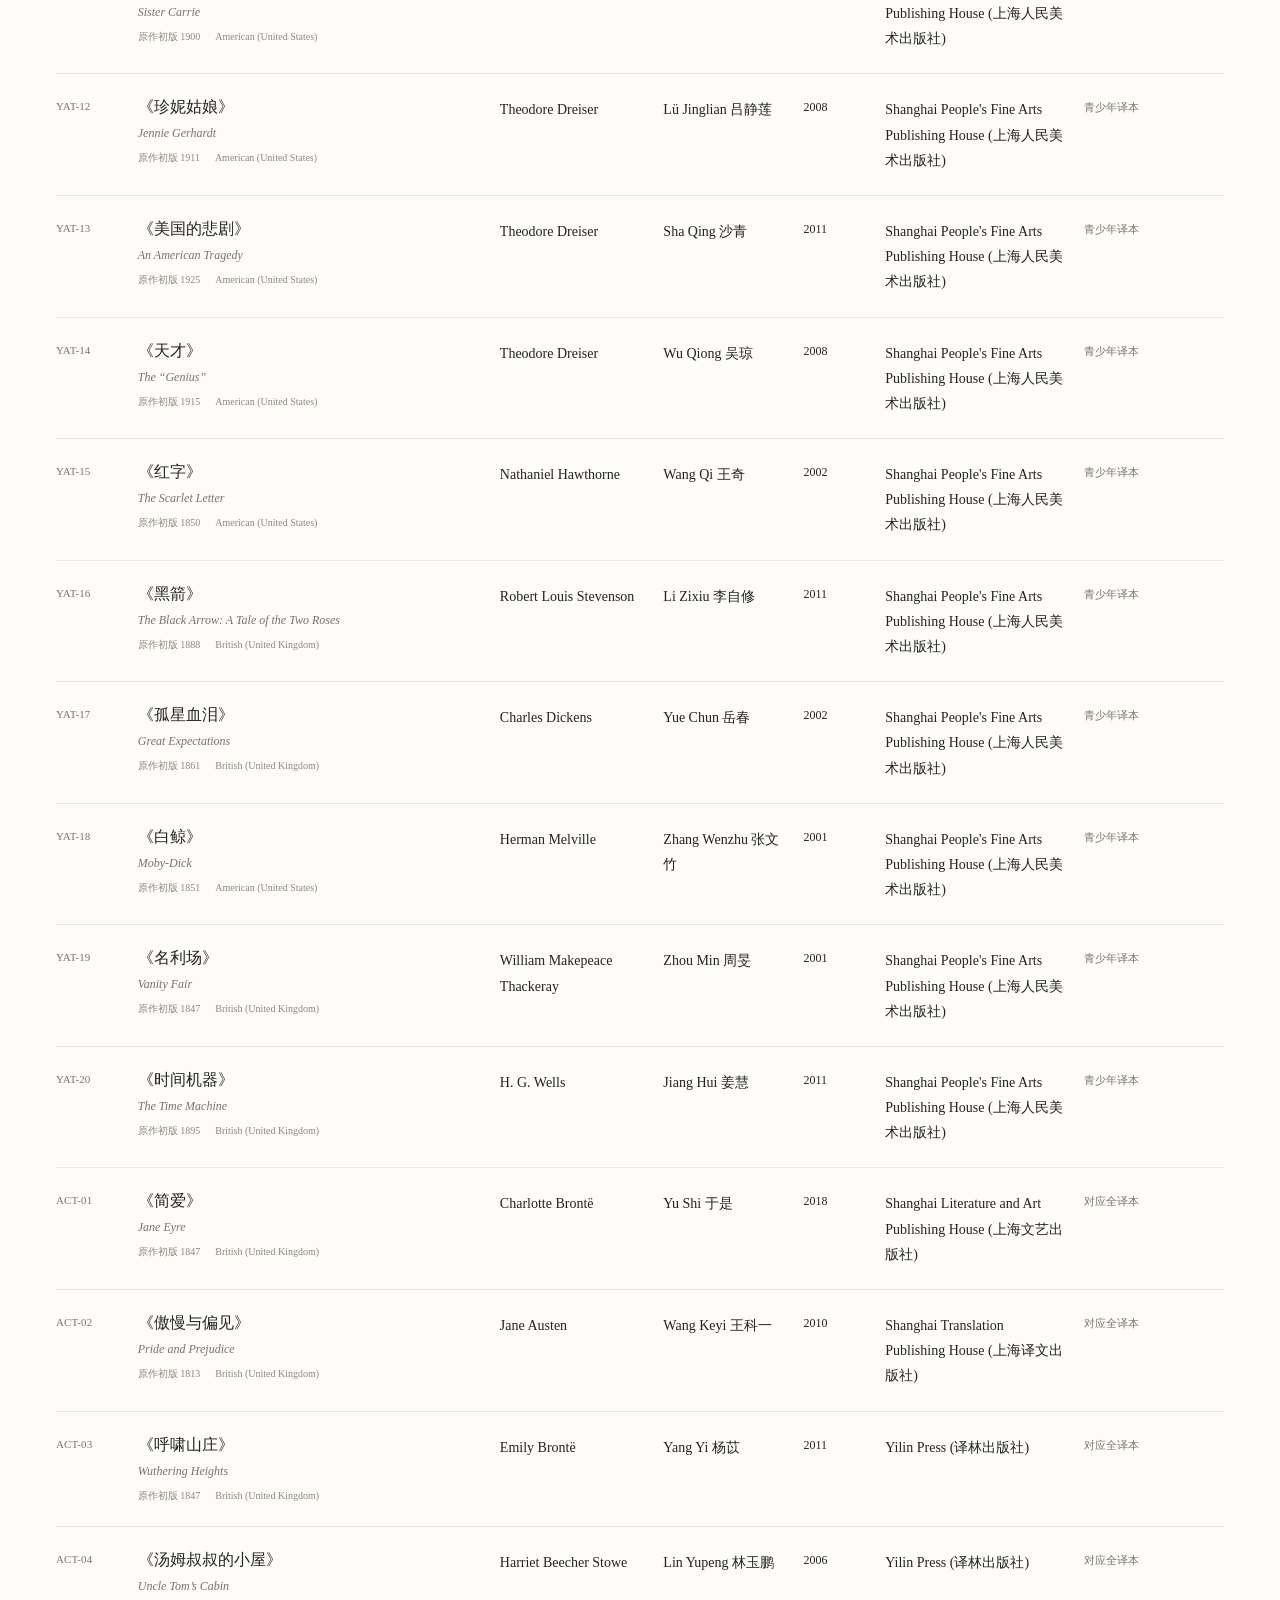
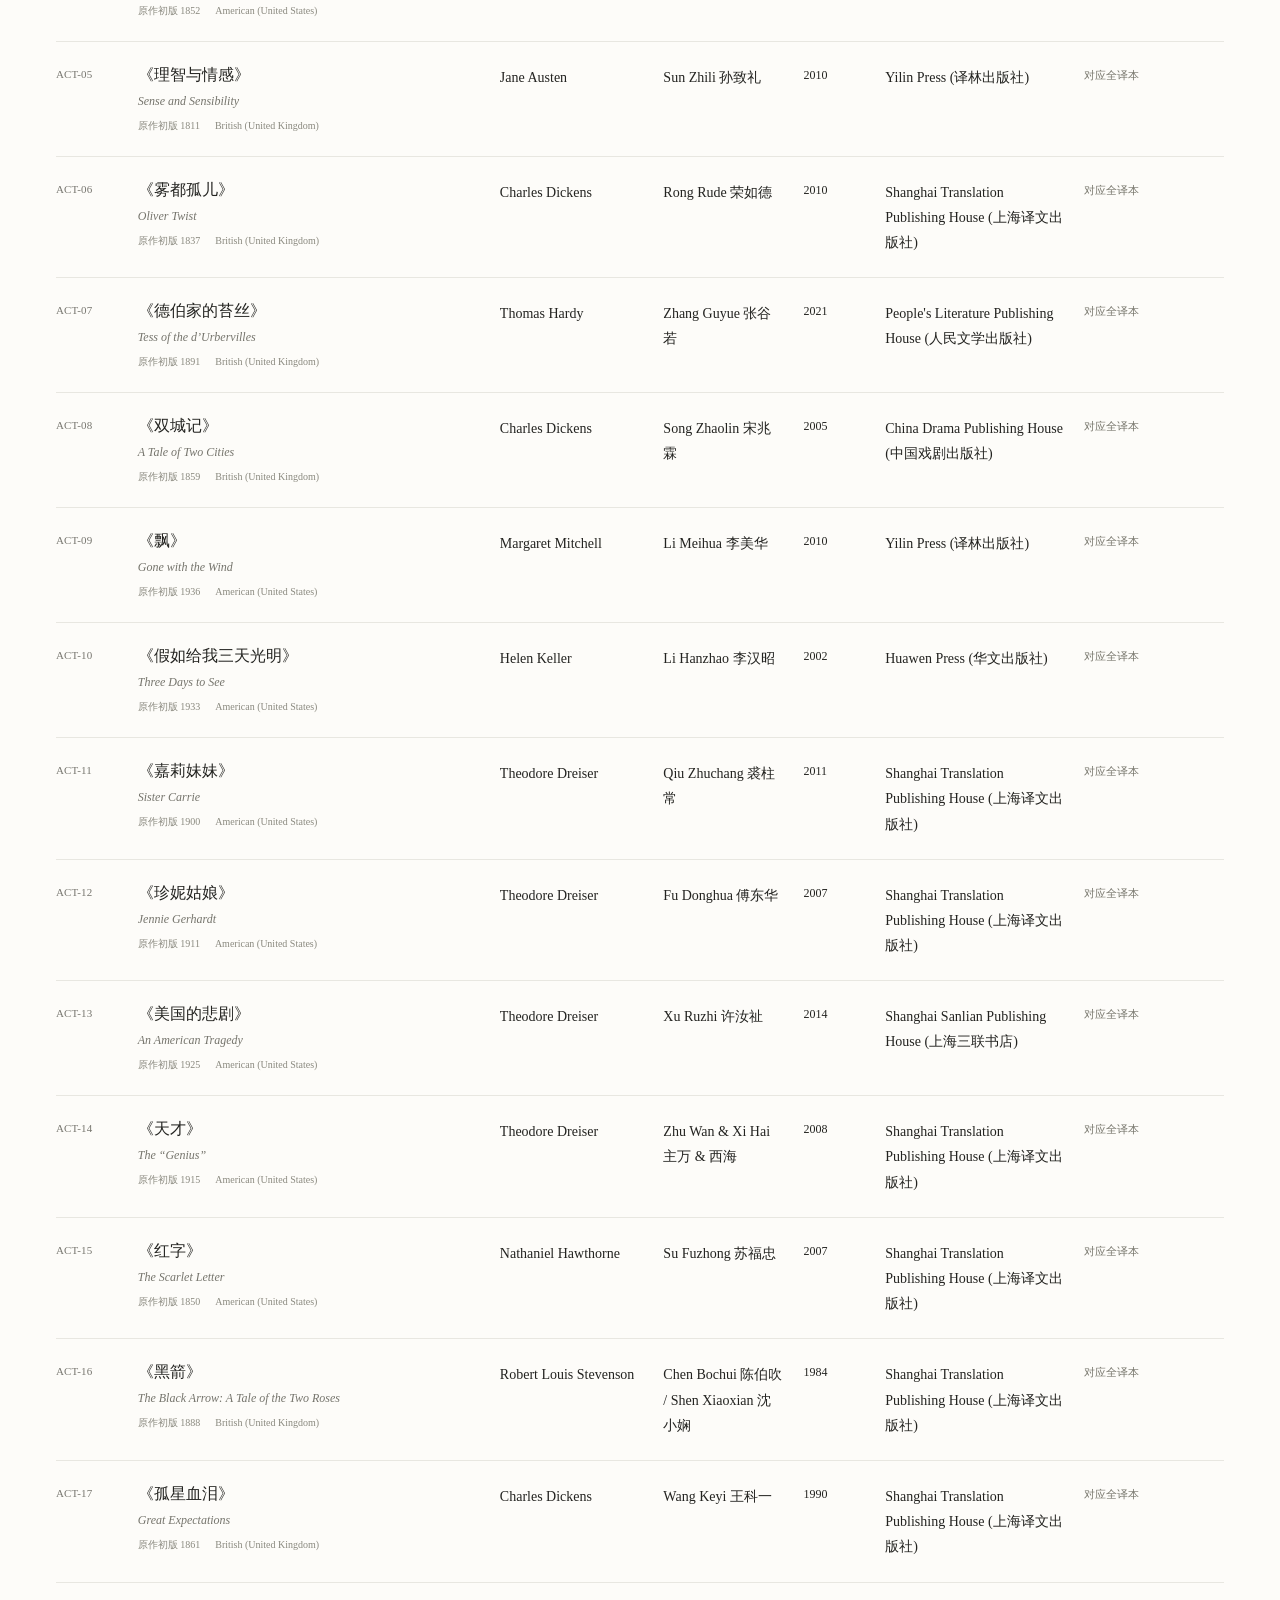
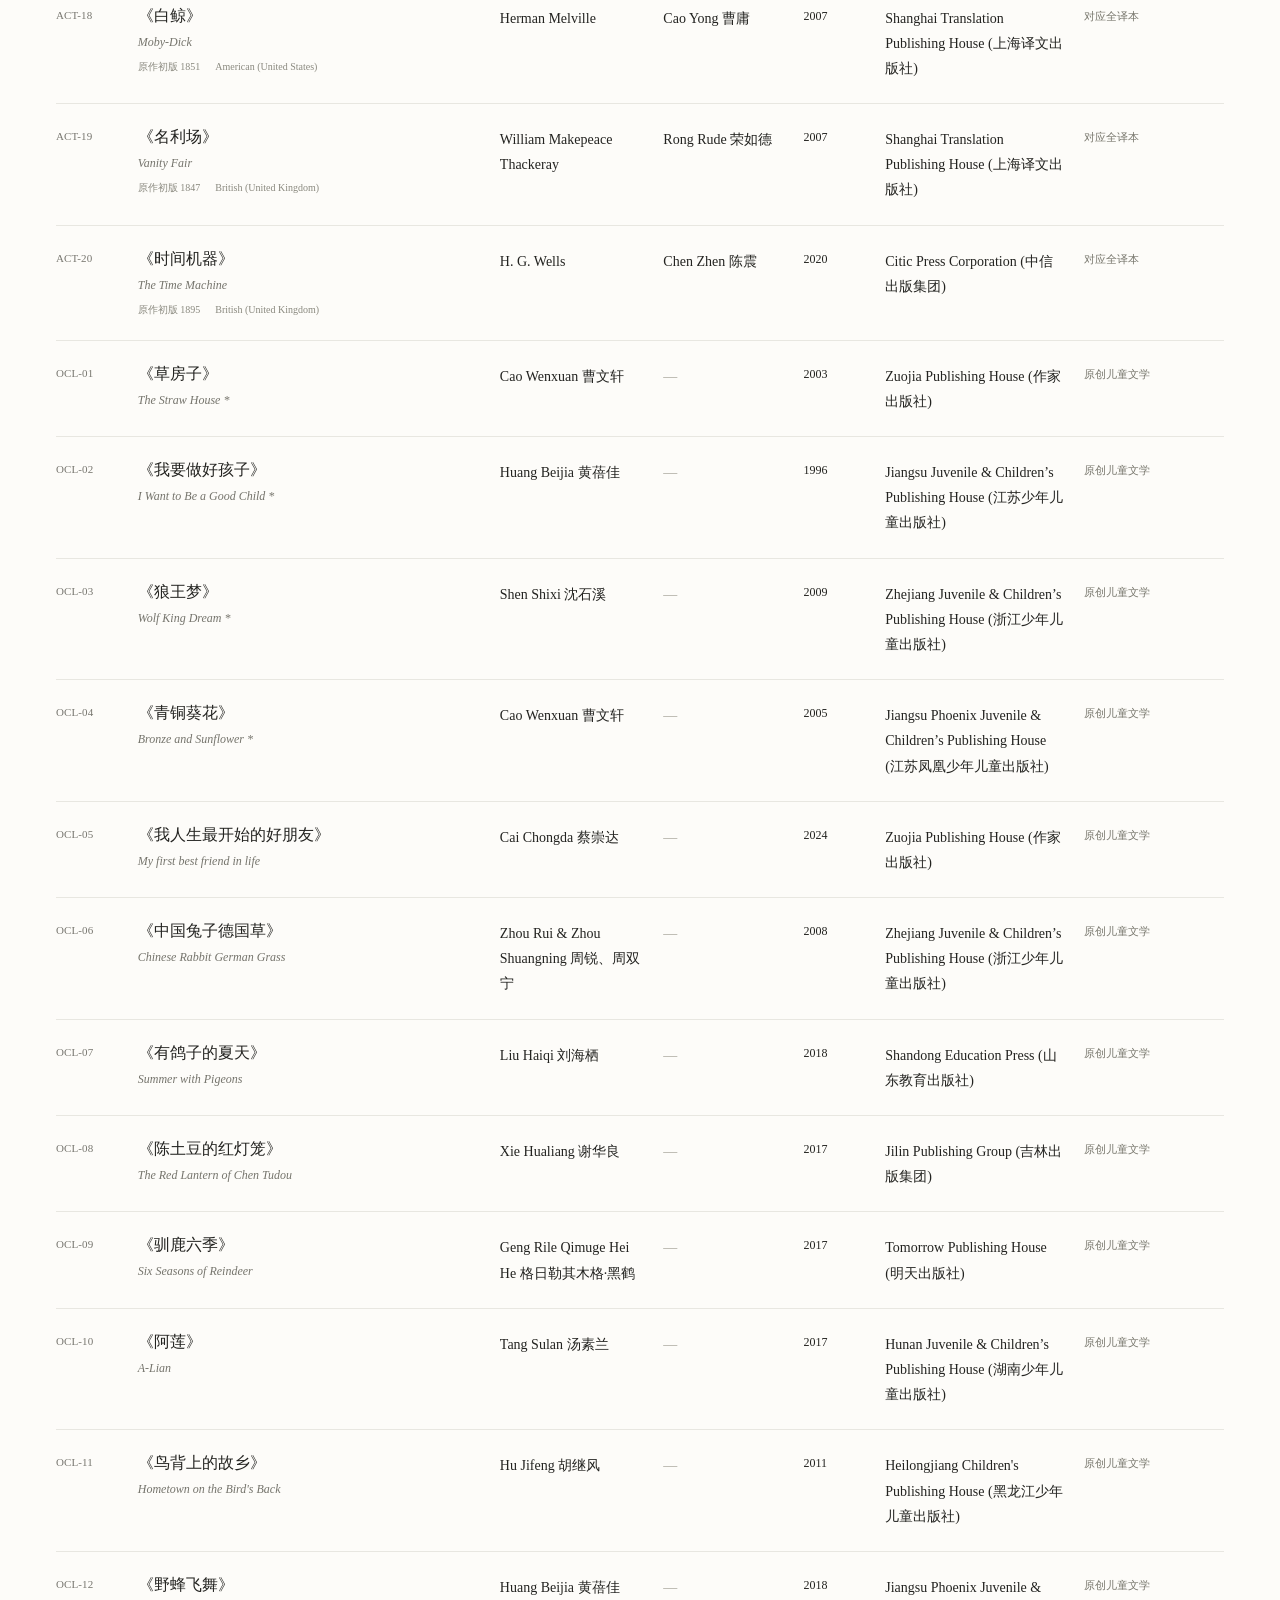
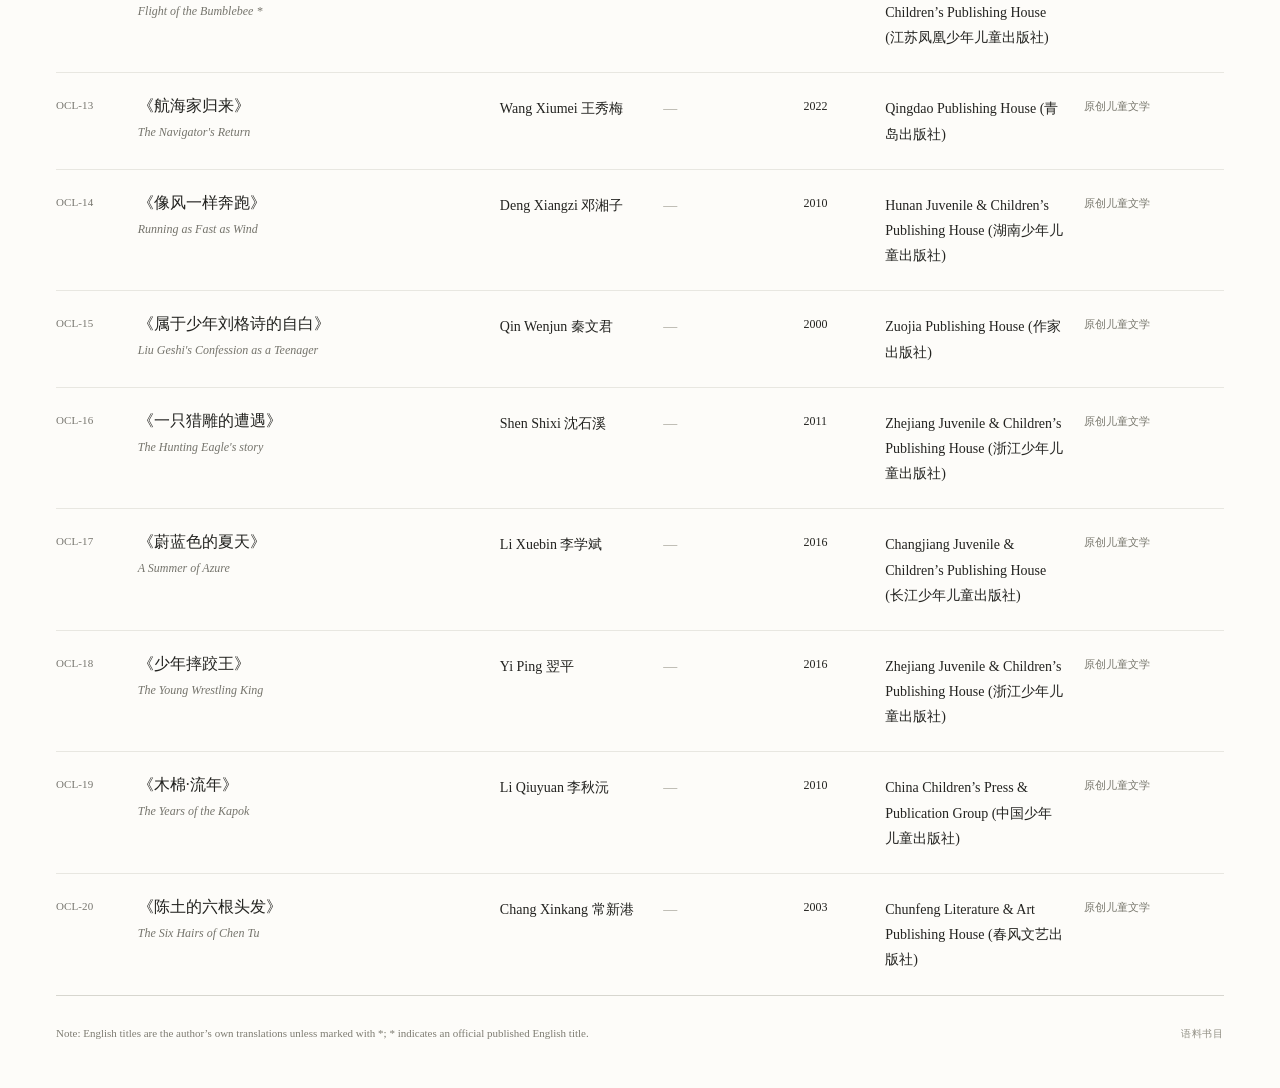
==== commit 16ac1623: "Add files via upload" ====
--- a/corpus-bibliography/index.html
+++ b/corpus-bibliography/index.html
@@ -80,6 +80,6 @@
         <p class="footer-caption">语料书目</p>
       </footer>
     </main>
-    <script type="application/json" id="bibliography-data">{"title":"语料书目","updatedAt":"2026-11-06","sourceFile":"list.xlsx","noteEnglishTitles":"Note: English titles are the author’s own translations unless marked with *; * indicates an official published English title.","records":[{"id":"YAT-01","group":"YAT","groupLabel":"青少年译本","number":1,"title":"《简爱》","englishTitle":"Jane Eyre","author":"Charlotte Brontë","translator":"Zou Shuyang 邹抒阳","year":"2013","publisher":"Nanjing University Press (南京大学出版社)","originalYear":"1847","sourceExtra":"British (United Kingdom)","needsYearCheck":false},{"id":"YAT-02","group":"YAT","groupLabel":"青少年译本","number":2,"title":"《傲慢与偏见》","englishTitle":"Pride and Prejudice","author":"Jane Austen","translator":"Yu Lei 俞蕾","year":"2014","publisher":"Nanjing University Press (南京大学出版社)","originalYear":"1813","sourceExtra":"British (United Kingdom)","needsYearCheck":false},{"id":"YAT-03","group":"YAT","groupLabel":"青少年译本","number":3,"title":"《呼啸山庄》","englishTitle":"Wuthering Heights","author":"Emily Brontë","translator":"He Jiahuan 何家欢","year":"2014","publisher":"Nanjing University Press (南京大学出版社)","originalYear":"1847","sourceExtra":"British (United Kingdom)","needsYearCheck":false},{"id":"YAT-04","group":"YAT","groupLabel":"青少年译本","number":4,"title":"《汤姆叔叔的小屋》","englishTitle":"Uncle Tom’s Cabin","author":"Harriet Beecher Stowe","translator":"Zhou Yun 周韵","year":"2014","publisher":"Nanjing University Press (南京大学出版社)","originalYear":"1852","sourceExtra":"American (United States)","needsYearCheck":false},{"id":"YAT-05","group":"YAT","groupLabel":"青少年译本","number":5,"title":"《理智与情感》","englishTitle":"Sense and Sensibility","author":"Jane Austen","translator":"Wan Aiqin 万爱芹","year":"2014","publisher":"Nanjing University Press (南京大学出版社)","originalYear":"1811","sourceExtra":"British (United Kingdom)","needsYearCheck":false},{"id":"YAT-06","group":"YAT","groupLabel":"青少年译本","number":6,"title":"《雾都孤儿》","englishTitle":"Oliver Twist","author":"Charles Dickens","translator":"Zhang Fang 张芳","year":"2014","publisher":"Nanjing University Press (南京大学出版社)","originalYear":"1837","sourceExtra":"British (United Kingdom)","needsYearCheck":false},{"id":"YAT-07","group":"YAT","groupLabel":"青少年译本","number":7,"title":"《德伯家的苔丝》","englishTitle":"Tess of the d’Urbervilles","author":"Thomas Hardy","translator":"An Qi 安琪","year":"2014","publisher":"Nanjing University Press (南京大学出版社)","originalYear":"1891","sourceExtra":"British (United Kingdom)","needsYearCheck":false},{"id":"YAT-08","group":"YAT","groupLabel":"青少年译本","number":8,"title":"《双城记》","englishTitle":"A Tale of Two Cities","author":"Charles Dickens","translator":"Wu Zhengyang 吴正阳","year":"2015","publisher":"Nanjing University Press (南京大学出版社)","originalYear":"1859","sourceExtra":"British (United Kingdom)","needsYearCheck":false},{"id":"YAT-09","group":"YAT","groupLabel":"青少年译本","number":9,"title":"《飘》","englishTitle":"Gone with the Wind","author":"Margaret Mitchell","translator":"Yin Lu 殷璐","year":"2014","publisher":"Nanjing University Press (南京大学出版社)","originalYear":"1936","sourceExtra":"American (United States)","needsYearCheck":false},{"id":"YAT-10","group":"YAT","groupLabel":"青少年译本","number":10,"title":"《假如给我三天光明》","englishTitle":"Three Days to See","author":"Helen Keller","translator":"Qu Cong 屈聪","year":"2013","publisher":"Nanjing University Press (南京大学出版社)","originalYear":"1933","sourceExtra":"American (United States)","needsYearCheck":false},{"id":"YAT-11","group":"YAT","groupLabel":"青少年译本","number":11,"title":"《嘉莉妹妹》","englishTitle":"Sister Carrie","author":"Theodore Dreiser","translator":"Hu Zixiong 胡子雄","year":"2008","publisher":"Shanghai People's Fine Arts Publishing House\n(上海人民美术出版社)","originalYear":"1900","sourceExtra":"American (United States)","needsYearCheck":false},{"id":"YAT-12","group":"YAT","groupLabel":"青少年译本","number":12,"title":"《珍妮姑娘》","englishTitle":"Jennie Gerhardt","author":"Theodore Dreiser","translator":"Lü Jinglian 吕静莲","year":"2008","publisher":"Shanghai People's Fine Arts Publishing House\n(上海人民美术出版社)","originalYear":"1911","sourceExtra":"American (United States)","needsYearCheck":false},{"id":"YAT-13","group":"YAT","groupLabel":"青少年译本","number":13,"title":"《美国的悲剧》","englishTitle":"An American Tragedy","author":"Theodore Dreiser","translator":"Sha Qing 沙青","year":"2011","publisher":"Shanghai People's Fine Arts Publishing House\n(上海人民美术出版社)","originalYear":"1925","sourceExtra":"American (United States)","needsYearCheck":false},{"id":"YAT-14","group":"YAT","groupLabel":"青少年译本","number":14,"title":"《天才》","englishTitle":"The “Genius”","author":"Theodore Dreiser","translator":"Wu Qiong 吴琼","year":"2008","publisher":"Shanghai People's Fine Arts Publishing House\n(上海人民美术出版社)","originalYear":"1915","sourceExtra":"American (United States)","needsYearCheck":false},{"id":"YAT-15","group":"YAT","groupLabel":"青少年译本","number":15,"title":"《红字》","englishTitle":"The Scarlet Letter","author":"Nathaniel Hawthorne","translator":"Wang Qi 王奇","year":"2002","publisher":"Shanghai People's Fine Arts Publishing House\n(上海人民美术出版社)","originalYear":"1850","sourceExtra":"American (United States)","needsYearCheck":false},{"id":"YAT-16","group":"YAT","groupLabel":"青少年译本","number":16,"title":"《黑箭》","englishTitle":"The Black Arrow: A Tale of the Two Roses","author":"Robert Louis Stevenson","translator":"Li Zixiu 李自修","year":"2011","publisher":"Shanghai People's Fine Arts Publishing House\n(上海人民美术出版社)","originalYear":"1888","sourceExtra":"British (United Kingdom)","needsYearCheck":false},{"id":"YAT-17","group":"YAT","groupLabel":"青少年译本","number":17,"title":"《孤星血泪》","englishTitle":"Great Expectations","author":"Charles Dickens","translator":"Yue Chun 岳春","year":"2002","publisher":"Shanghai People's Fine Arts Publishing House\n(上海人民美术出版社)","originalYear":"1861","sourceExtra":"British (United Kingdom)","needsYearCheck":false},{"id":"YAT-18","group":"YAT","groupLabel":"青少年译本","number":18,"title":"《白鲸》","englishTitle":"Moby-Dick","author":"Herman Melville","translator":"Zhang Wenzhu 张文竹","year":"2001","publisher":"Shanghai People's Fine Arts Publishing House\n(上海人民美术出版社)","originalYear":"1851","sourceExtra":"American (United States)","needsYearCheck":false},{"id":"YAT-19","group":"YAT","groupLabel":"青少年译本","number":19,"title":"《名利场》","englishTitle":"Vanity Fair","author":"William Makepeace Thackeray","translator":"Zhou Min 周旻","year":"2001","publisher":"Shanghai People's Fine Arts Publishing House\n(上海人民美术出版社)","originalYear":"1847","sourceExtra":"British (United Kingdom)","needsYearCheck":false},{"id":"YAT-20","group":"YAT","groupLabel":"青少年译本","number":20,"title":"《时间机器》","englishTitle":"The Time Machine","author":"H. G. Wells","translator":"Jiang Hui 姜慧","year":"2011","publisher":"Shanghai People's Fine Arts Publishing House\n(上海人民美术出版社)","originalYear":"1895","sourceExtra":"British (United Kingdom)","needsYearCheck":false},{"id":"ACT-01","group":"ACT","groupLabel":"对应全译本","number":1,"title":"《简爱》","englishTitle":"Jane Eyre","author":"Charlotte Brontë","translator":"Yu Shi 于是","year":"2018","publisher":"Shanghai Literature and Art Publishing House (上海文艺出版社)","originalYear":"1847","sourceExtra":"British (United Kingdom)","needsYearCheck":false},{"id":"ACT-02","group":"ACT","groupLabel":"对应全译本","number":2,"title":"《傲慢与偏见》","englishTitle":"Pride and Prejudice","author":"Jane Austen","translator":"Wang Keyi 王科一","year":"2010","publisher":"Shanghai Translation Publishing House (上海译文出版社)","originalYear":"1813","sourceExtra":"British (United Kingdom)","needsYearCheck":false},{"id":"ACT-03","group":"ACT","groupLabel":"对应全译本","number":3,"title":"《呼啸山庄》","englishTitle":"Wuthering Heights","author":"Emily Brontë","translator":"Yang Yi 杨苡","year":"2011","publisher":"Yilin Press (译林出版社)","originalYear":"1847","sourceExtra":"British (United Kingdom)","needsYearCheck":false},{"id":"ACT-04","group":"ACT","groupLabel":"对应全译本","number":4,"title":"《汤姆叔叔的小屋》","englishTitle":"Uncle Tom’s Cabin","author":"Harriet Beecher Stowe","translator":"Lin Yupeng 林玉鹏","year":"2006","publisher":"Yilin Press (译林出版社)","originalYear":"1852","sourceExtra":"American (United States)","needsYearCheck":false},{"id":"ACT-05","group":"ACT","groupLabel":"对应全译本","number":5,"title":"《理智与情感》","englishTitle":"Sense and Sensibility","author":"Jane Austen","translator":"Sun Zhili 孙致礼","year":"2010","publisher":"Yilin Press (译林出版社)","originalYear":"1811","sourceExtra":"British (United Kingdom)","needsYearCheck":false},{"id":"ACT-06","group":"ACT","groupLabel":"对应全译本","number":6,"title":"《雾都孤儿》","englishTitle":"Oliver Twist","author":"Charles Dickens","translator":"Rong Rude 荣如德","year":"2010","publisher":"Shanghai Translation Publishing House (上海译文出版社)","originalYear":"1837","sourceExtra":"British (United Kingdom)","needsYearCheck":false},{"id":"ACT-07","group":"ACT","groupLabel":"对应全译本","number":7,"title":"《德伯家的苔丝》","englishTitle":"Tess of the d’Urbervilles","author":"Thomas Hardy","translator":"Zhang Guyue 张谷若","year":"2021","publisher":"People's Literature Publishing House (人民文学出版社)","originalYear":"1891","sourceExtra":"British (United Kingdom)","needsYearCheck":false},{"id":"ACT-08","group":"ACT","groupLabel":"对应全译本","number":8,"title":"《双城记》","englishTitle":"A Tale of Two Cities","author":"Charles Dickens","translator":"Song Zhaolin 宋兆霖","year":"2005","publisher":"China Drama Publishing House (中国戏剧出版社)","originalYear":"1859","sourceExtra":"British (United Kingdom)","needsYearCheck":false},{"id":"ACT-09","group":"ACT","groupLabel":"对应全译本","number":9,"title":"《飘》","englishTitle":"Gone with the Wind","author":"Margaret Mitchell","translator":"Li Meihua 李美华","year":"2010","publisher":"Yilin Press (译林出版社)","originalYear":"1936","sourceExtra":"American (United States)","needsYearCheck":false},{"id":"ACT-10","group":"ACT","groupLabel":"对应全译本","number":10,"title":"《假如给我三天光明》","englishTitle":"Three Days to See","author":"Helen Keller","translator":"Li Hanzhao 李汉昭","year":"2002","publisher":"Huawen Press (华文出版社)","originalYear":"1933","sourceExtra":"American (United States)","needsYearCheck":false},{"id":"ACT-11","group":"ACT","groupLabel":"对应全译本","number":11,"title":"《嘉莉妹妹》","englishTitle":"Sister Carrie","author":"Theodore Dreiser","translator":"Qiu Zhuchang 裘柱常","year":"2011","publisher":"Shanghai Translation Publishing House (上海译文出版社)","originalYear":"1900","sourceExtra":"American (United States)","needsYearCheck":false},{"id":"ACT-12","group":"ACT","groupLabel":"对应全译本","number":12,"title":"《珍妮姑娘》","englishTitle":"Jennie Gerhardt","author":"Theodore Dreiser","translator":"Fu Donghua 傅东华","year":"2007","publisher":"Shanghai Translation Publishing House (上海译文出版社)","originalYear":"1911","sourceExtra":"American (United States)","needsYearCheck":false},{"id":"ACT-13","group":"ACT","groupLabel":"对应全译本","number":13,"title":"《美国的悲剧》","englishTitle":"An American Tragedy","author":"Theodore Dreiser","translator":"Xu Ruzhi 许汝祉","year":"2014","publisher":"Shanghai Sanlian Publishing House (上海三联书店)","originalYear":"1925","sourceExtra":"American (United States)","needsYearCheck":false},{"id":"ACT-14","group":"ACT","groupLabel":"对应全译本","number":14,"title":"《天才》","englishTitle":"The “Genius”","author":"Theodore Dreiser","translator":"Zhu Wan \u0026 Xi Hai 主万 \u0026 西海","year":"2008","publisher":"Shanghai Translation Publishing House (上海译文出版社)","originalYear":"1915","sourceExtra":"American (United States)","needsYearCheck":false},{"id":"ACT-15","group":"ACT","groupLabel":"对应全译本","number":15,"title":"《红字》","englishTitle":"The Scarlet Letter","author":"Nathaniel Hawthorne","translator":"Su Fuzhong 苏福忠","year":"2007","publisher":"Shanghai Translation Publishing House (上海译文出版社)","originalYear":"1850","sourceExtra":"American (United States)","needsYearCheck":false},{"id":"ACT-16","group":"ACT","groupLabel":"对应全译本","number":16,"title":"《黑箭》","englishTitle":"The Black Arrow: A Tale of the Two Roses","author":"Robert Louis Stevenson","translator":"Chen Bochui 陈伯吹 / Shen Xiaoxian 沈小娴","year":"1984","publisher":"Shanghai Translation Publishing House (上海译文出版社)","originalYear":"1888","sourceExtra":"British (United Kingdom)","needsYearCheck":false},{"id":"ACT-17","group":"ACT","groupLabel":"对应全译本","number":17,"title":"《孤星血泪》","englishTitle":"Great Expectations","author":"Charles Dickens","translator":"Wang Keyi 王科一","year":"1990","publisher":"Shanghai Translation Publishing House (上海译文出版社)","originalYear":"1861","sourceExtra":"British (United Kingdom)","needsYearCheck":false},{"id":"ACT-18","group":"ACT","groupLabel":"对应全译本","number":18,"title":"《白鲸》","englishTitle":"Moby-Dick","author":"Herman Melville","translator":"Cao Yong 曹庸","year":"2007","publisher":"Shanghai Translation Publishing House (上海译文出版社)","originalYear":"1851","sourceExtra":"American (United States)","needsYearCheck":false},{"id":"ACT-19","group":"ACT","groupLabel":"对应全译本","number":19,"title":"《名利场》","englishTitle":"Vanity Fair","author":"William Makepeace Thackeray","translator":"Rong Rude 荣如德","year":"2007","publisher":"Shanghai Translation Publishing House (上海译文出版社)","originalYear":"1847","sourceExtra":"British (United Kingdom)","needsYearCheck":false},{"id":"ACT-20","group":"ACT","groupLabel":"对应全译本","number":20,"title":"《时间机器》","englishTitle":"The Time Machine","author":"H. G. Wells","translator":"Chen Zhen 陈震","year":"2020","publisher":"Citic Press Corporation (中信出版集团)","originalYear":"1895","sourceExtra":"British (United Kingdom)","needsYearCheck":false},{"id":"OCL-01","group":"OCL","groupLabel":"原创儿童文学","number":1,"title":"《草房子》","englishTitle":"The Straw House *","author":"Cao Wenxuan 曹文轩","translator":"","year":"1905","publisher":"Zuojia Publishing House (作家出版社)","originalYear":"","sourceExtra":"","needsYearCheck":true},{"id":"OCL-02","group":"OCL","groupLabel":"原创儿童文学","number":2,"title":"《我要做好孩子》","englishTitle":"I Want to Be a Good Child *","author":"Huang Beijia 黄蓓佳","translator":"","year":"1905","publisher":"Jiangsu Juvenile \u0026 Children’s Publishing House (江苏少年儿童出版社)","originalYear":"","sourceExtra":"","needsYearCheck":true},{"id":"OCL-03","group":"OCL","groupLabel":"原创儿童文学","number":3,"title":"《狼王梦》","englishTitle":"Wolf King Dream *","author":"Shen Shixi 沈石溪","translator":"","year":"2009","publisher":"Zhejiang Juvenile \u0026 Children’s Publishing House (浙江少年儿童出版社)","originalYear":"","sourceExtra":"","needsYearCheck":false},{"id":"OCL-04","group":"OCL","groupLabel":"原创儿童文学","number":4,"title":"《青铜葵花》","englishTitle":"Bronze and Sunflower *","author":"Cao Wenxuan 曹文轩","translator":"","year":"2005","publisher":"Jiangsu Phoenix Juvenile \u0026 Children’s Publishing House (江苏凤凰少年儿童出版社)","originalYear":"","sourceExtra":"","needsYearCheck":false},{"id":"OCL-05","group":"OCL","groupLabel":"原创儿童文学","number":5,"title":"《我人生最开始的好朋友》","englishTitle":"My first best friend in life","author":"Cai Chongda 蔡崇达","translator":"","year":"2024","publisher":"Zuojia Publishing House (作家出版社)","originalYear":"","sourceExtra":"","needsYearCheck":false},{"id":"OCL-06","group":"OCL","groupLabel":"原创儿童文学","number":6,"title":"《中国兔子德国草》","englishTitle":"Chinese Rabbit German Grass","author":"Zhou Rui \u0026 Zhou Shuangning\n周锐、周双宁","translator":"","year":"1905","publisher":"Zhejiang Juvenile \u0026 Children’s Publishing House (浙江少年儿童出版社)","originalYear":"","sourceExtra":"","needsYearCheck":true},{"id":"OCL-07","group":"OCL","groupLabel":"原创儿童文学","number":7,"title":"《有鸽子的夏天》","englishTitle":"Summer with Pigeons","author":"Liu Haiqi 刘海栖","translator":"","year":"2018","publisher":"Shandong Education Press (山东教育出版社)","originalYear":"","sourceExtra":"","needsYearCheck":false},{"id":"OCL-08","group":"OCL","groupLabel":"原创儿童文学","number":8,"title":"《陈土豆的红灯笼》","englishTitle":"The Red Lantern of Chen Tudou","author":"Xie Hualiang 谢华良","translator":"","year":"2017","publisher":"Jilin Publishing Group (吉林出版集团)","originalYear":"","sourceExtra":"","needsYearCheck":false},{"id":"OCL-09","group":"OCL","groupLabel":"原创儿童文学","number":9,"title":"《驯鹿六季》","englishTitle":"Six Seasons of Reindeer","author":"Geng Rile Qimuge Hei He\n格日勒其木格·黑鹤","translator":"","year":"2017","publisher":"Tomorrow Publishing House (明天出版社)","originalYear":"","sourceExtra":"","needsYearCheck":false},{"id":"OCL-10","group":"OCL","groupLabel":"原创儿童文学","number":10,"title":"《阿莲》","englishTitle":"A-Lian","author":"Tang Sulan 汤素兰","translator":"","year":"2017","publisher":"Hunan Juvenile \u0026 Children’s Publishing House (湖南少年儿童出版社)","originalYear":"","sourceExtra":"","needsYearCheck":false},{"id":"OCL-11","group":"OCL","groupLabel":"原创儿童文学","number":11,"title":"《鸟背上的故乡》","englishTitle":"Hometown on the Bird's Back","author":"Hu Jifeng 胡继风","translator":"","year":"2011","publisher":"Heilongjiang Children's Publishing House (黑龙江少年儿童出版社)","originalYear":"","sourceExtra":"","needsYearCheck":false},{"id":"OCL-12","group":"OCL","groupLabel":"原创儿童文学","number":12,"title":"《野蜂飞舞》","englishTitle":"Flight of the Bumblebee *","author":"Huang Beijia 黄蓓佳","translator":"","year":"2018","publisher":"Jiangsu Phoenix Juvenile \u0026 Children’s Publishing House (江苏凤凰少年儿童出版社)","originalYear":"","sourceExtra":"","needsYearCheck":false},{"id":"OCL-13","group":"OCL","groupLabel":"原创儿童文学","number":13,"title":"《航海家归来》","englishTitle":"The Navigator's Return","author":"Wang Xiumei 王秀梅","translator":"","year":"2022","publisher":"Qingdao Publishing House (青岛出版社)","originalYear":"","sourceExtra":"","needsYearCheck":false},{"id":"OCL-14","group":"OCL","groupLabel":"原创儿童文学","number":14,"title":"《像风一样奔跑》","englishTitle":"Running as Fast as Wind","author":"Deng Xiangzi 邓湘子","translator":"","year":"2010","publisher":"Hunan Juvenile \u0026 Children’s Publishing House (湖南少年儿童出版社)","originalYear":"","sourceExtra":"","needsYearCheck":false},{"id":"OCL-15","group":"OCL","groupLabel":"原创儿童文学","number":15,"title":"《属于少年刘格诗的自白》","englishTitle":"Liu Geshi's Confession as a Teenager","author":"Qin Wenjun 秦文君","translator":"","year":"2000","publisher":"Zuojia Publishing House (作家出版社)","originalYear":"","sourceExtra":"","needsYearCheck":false},{"id":"OCL-16","group":"OCL","groupLabel":"原创儿童文学","number":16,"title":"《一只猎雕的遭遇》","englishTitle":"The Hunting Eagle's story","author":"Shen Shixi 沈石溪","translator":"","year":"2011","publisher":"Zhejiang Juvenile \u0026 Children’s Publishing House (浙江少年儿童出版社)","originalYear":"","sourceExtra":"","needsYearCheck":false},{"id":"OCL-17","group":"OCL","groupLabel":"原创儿童文学","number":17,"title":"《蔚蓝色的夏天》","englishTitle":"A Summer of Azure","author":"Li Xuebin 李学斌","translator":"","year":"1905","publisher":"Changjiang Juvenile \u0026 Children’s Publishing House (长江少年儿童出版社)","originalYear":"","sourceExtra":"","needsYearCheck":true},{"id":"OCL-18","group":"OCL","groupLabel":"原创儿童文学","number":18,"title":"《少年摔跤王》","englishTitle":"The Young Wrestling King","author":"Yi Ping 翌平","translator":"","year":"2016","publisher":"Zhejiang Juvenile \u0026 Children’s Publishing House (浙江少年儿童出版社)","originalYear":"","sourceExtra":"","needsYearCheck":false},{"id":"OCL-19","group":"OCL","groupLabel":"原创儿童文学","number":19,"title":"《木棉·流年》","englishTitle":"The Years of the Kapok","author":"Li Qiuyuan 李秋沅","translator":"","year":"2010","publisher":"China Children’s Press \u0026 Publication Group (中国少年儿童出版社)","originalYear":"","sourceExtra":"","needsYearCheck":false},{"id":"OCL-20","group":"OCL","groupLabel":"原创儿童文学","number":20,"title":"《陈土的六根头发》","englishTitle":"The Six Hairs of Chen Tu","author":"Chang Xinkang 常新港","translator":"","year":"2003","publisher":"Chunfeng Literature \u0026 Art Publishing House (春风文艺出版社)","originalYear":"","sourceExtra":"","needsYearCheck":false}]}</script>
+    <script type="application/json" id="bibliography-data">{"title":"语料书目","updatedAt":"2026-11-06","sourceFile":"list.xlsx","noteEnglishTitles":"Note: English titles are the author’s own translations unless marked with *; * indicates an official published English title.","records":[{"id":"YAT-01","group":"YAT","groupLabel":"青少年译本","number":1,"title":"《简爱》","englishTitle":"Jane Eyre","author":"Charlotte Brontë","translator":"Zou Shuyang 邹抒阳","year":"2013","publisher":"Nanjing University Press (南京大学出版社)","originalYear":"1847","sourceExtra":"British (United Kingdom)","needsYearCheck":false},{"id":"YAT-02","group":"YAT","groupLabel":"青少年译本","number":2,"title":"《傲慢与偏见》","englishTitle":"Pride and Prejudice","author":"Jane Austen","translator":"Yu Lei 俞蕾","year":"2014","publisher":"Nanjing University Press (南京大学出版社)","originalYear":"1813","sourceExtra":"British (United Kingdom)","needsYearCheck":false},{"id":"YAT-03","group":"YAT","groupLabel":"青少年译本","number":3,"title":"《呼啸山庄》","englishTitle":"Wuthering Heights","author":"Emily Brontë","translator":"He Jiahuan 何家欢","year":"2014","publisher":"Nanjing University Press (南京大学出版社)","originalYear":"1847","sourceExtra":"British (United Kingdom)","needsYearCheck":false},{"id":"YAT-04","group":"YAT","groupLabel":"青少年译本","number":4,"title":"《汤姆叔叔的小屋》","englishTitle":"Uncle Tom’s Cabin","author":"Harriet Beecher Stowe","translator":"Zhou Yun 周韵","year":"2014","publisher":"Nanjing University Press (南京大学出版社)","originalYear":"1852","sourceExtra":"American (United States)","needsYearCheck":false},{"id":"YAT-05","group":"YAT","groupLabel":"青少年译本","number":5,"title":"《理智与情感》","englishTitle":"Sense and Sensibility","author":"Jane Austen","translator":"Wan Aiqin 万爱芹","year":"2014","publisher":"Nanjing University Press (南京大学出版社)","originalYear":"1811","sourceExtra":"British (United Kingdom)","needsYearCheck":false},{"id":"YAT-06","group":"YAT","groupLabel":"青少年译本","number":6,"title":"《雾都孤儿》","englishTitle":"Oliver Twist","author":"Charles Dickens","translator":"Zhang Fang 张芳","year":"2014","publisher":"Nanjing University Press (南京大学出版社)","originalYear":"1837","sourceExtra":"British (United Kingdom)","needsYearCheck":false},{"id":"YAT-07","group":"YAT","groupLabel":"青少年译本","number":7,"title":"《德伯家的苔丝》","englishTitle":"Tess of the d’Urbervilles","author":"Thomas Hardy","translator":"An Qi 安琪","year":"2014","publisher":"Nanjing University Press (南京大学出版社)","originalYear":"1891","sourceExtra":"British (United Kingdom)","needsYearCheck":false},{"id":"YAT-08","group":"YAT","groupLabel":"青少年译本","number":8,"title":"《双城记》","englishTitle":"A Tale of Two Cities","author":"Charles Dickens","translator":"Wu Zhengyang 吴正阳","year":"2015","publisher":"Nanjing University Press (南京大学出版社)","originalYear":"1859","sourceExtra":"British (United Kingdom)","needsYearCheck":false},{"id":"YAT-09","group":"YAT","groupLabel":"青少年译本","number":9,"title":"《飘》","englishTitle":"Gone with the Wind","author":"Margaret Mitchell","translator":"Yin Lu 殷璐","year":"2014","publisher":"Nanjing University Press (南京大学出版社)","originalYear":"1936","sourceExtra":"American (United States)","needsYearCheck":false},{"id":"YAT-10","group":"YAT","groupLabel":"青少年译本","number":10,"title":"《假如给我三天光明》","englishTitle":"Three Days to See","author":"Helen Keller","translator":"Qu Cong 屈聪","year":"2013","publisher":"Nanjing University Press (南京大学出版社)","originalYear":"1933","sourceExtra":"American (United States)","needsYearCheck":false},{"id":"YAT-11","group":"YAT","groupLabel":"青少年译本","number":11,"title":"《嘉莉妹妹》","englishTitle":"Sister Carrie","author":"Theodore Dreiser","translator":"Hu Zixiong 胡子雄","year":"2008","publisher":"Shanghai People's Fine Arts Publishing House\n(上海人民美术出版社)","originalYear":"1900","sourceExtra":"American (United States)","needsYearCheck":false},{"id":"YAT-12","group":"YAT","groupLabel":"青少年译本","number":12,"title":"《珍妮姑娘》","englishTitle":"Jennie Gerhardt","author":"Theodore Dreiser","translator":"Lü Jinglian 吕静莲","year":"2008","publisher":"Shanghai People's Fine Arts Publishing House\n(上海人民美术出版社)","originalYear":"1911","sourceExtra":"American (United States)","needsYearCheck":false},{"id":"YAT-13","group":"YAT","groupLabel":"青少年译本","number":13,"title":"《美国的悲剧》","englishTitle":"An American Tragedy","author":"Theodore Dreiser","translator":"Sha Qing 沙青","year":"2011","publisher":"Shanghai People's Fine Arts Publishing House\n(上海人民美术出版社)","originalYear":"1925","sourceExtra":"American (United States)","needsYearCheck":false},{"id":"YAT-14","group":"YAT","groupLabel":"青少年译本","number":14,"title":"《天才》","englishTitle":"The “Genius”","author":"Theodore Dreiser","translator":"Wu Qiong 吴琼","year":"2008","publisher":"Shanghai People's Fine Arts Publishing House\n(上海人民美术出版社)","originalYear":"1915","sourceExtra":"American (United States)","needsYearCheck":false},{"id":"YAT-15","group":"YAT","groupLabel":"青少年译本","number":15,"title":"《红字》","englishTitle":"The Scarlet Letter","author":"Nathaniel Hawthorne","translator":"Wang Qi 王奇","year":"2002","publisher":"Shanghai People's Fine Arts Publishing House\n(上海人民美术出版社)","originalYear":"1850","sourceExtra":"American (United States)","needsYearCheck":false},{"id":"YAT-16","group":"YAT","groupLabel":"青少年译本","number":16,"title":"《黑箭》","englishTitle":"The Black Arrow: A Tale of the Two Roses","author":"Robert Louis Stevenson","translator":"Li Zixiu 李自修","year":"2011","publisher":"Shanghai People's Fine Arts Publishing House\n(上海人民美术出版社)","originalYear":"1888","sourceExtra":"British (United Kingdom)","needsYearCheck":false},{"id":"YAT-17","group":"YAT","groupLabel":"青少年译本","number":17,"title":"《孤星血泪》","englishTitle":"Great Expectations","author":"Charles Dickens","translator":"Yue Chun 岳春","year":"2002","publisher":"Shanghai People's Fine Arts Publishing House\n(上海人民美术出版社)","originalYear":"1861","sourceExtra":"British (United Kingdom)","needsYearCheck":false},{"id":"YAT-18","group":"YAT","groupLabel":"青少年译本","number":18,"title":"《白鲸》","englishTitle":"Moby-Dick","author":"Herman Melville","translator":"Zhang Wenzhu 张文竹","year":"2001","publisher":"Shanghai People's Fine Arts Publishing House\n(上海人民美术出版社)","originalYear":"1851","sourceExtra":"American (United States)","needsYearCheck":false},{"id":"YAT-19","group":"YAT","groupLabel":"青少年译本","number":19,"title":"《名利场》","englishTitle":"Vanity Fair","author":"William Makepeace Thackeray","translator":"Zhou Min 周旻","year":"2001","publisher":"Shanghai People's Fine Arts Publishing House\n(上海人民美术出版社)","originalYear":"1847","sourceExtra":"British (United Kingdom)","needsYearCheck":false},{"id":"YAT-20","group":"YAT","groupLabel":"青少年译本","number":20,"title":"《时间机器》","englishTitle":"The Time Machine","author":"H. G. Wells","translator":"Jiang Hui 姜慧","year":"2011","publisher":"Shanghai People's Fine Arts Publishing House\n(上海人民美术出版社)","originalYear":"1895","sourceExtra":"British (United Kingdom)","needsYearCheck":false},{"id":"ACT-01","group":"ACT","groupLabel":"对应全译本","number":1,"title":"《简爱》","englishTitle":"Jane Eyre","author":"Charlotte Brontë","translator":"Yu Shi 于是","year":"2018","publisher":"Shanghai Literature and Art Publishing House (上海文艺出版社)","originalYear":"1847","sourceExtra":"British (United Kingdom)","needsYearCheck":false},{"id":"ACT-02","group":"ACT","groupLabel":"对应全译本","number":2,"title":"《傲慢与偏见》","englishTitle":"Pride and Prejudice","author":"Jane Austen","translator":"Wang Keyi 王科一","year":"2010","publisher":"Shanghai Translation Publishing House (上海译文出版社)","originalYear":"1813","sourceExtra":"British (United Kingdom)","needsYearCheck":false},{"id":"ACT-03","group":"ACT","groupLabel":"对应全译本","number":3,"title":"《呼啸山庄》","englishTitle":"Wuthering Heights","author":"Emily Brontë","translator":"Yang Yi 杨苡","year":"2011","publisher":"Yilin Press (译林出版社)","originalYear":"1847","sourceExtra":"British (United Kingdom)","needsYearCheck":false},{"id":"ACT-04","group":"ACT","groupLabel":"对应全译本","number":4,"title":"《汤姆叔叔的小屋》","englishTitle":"Uncle Tom’s Cabin","author":"Harriet Beecher Stowe","translator":"Lin Yupeng 林玉鹏","year":"2006","publisher":"Yilin Press (译林出版社)","originalYear":"1852","sourceExtra":"American (United States)","needsYearCheck":false},{"id":"ACT-05","group":"ACT","groupLabel":"对应全译本","number":5,"title":"《理智与情感》","englishTitle":"Sense and Sensibility","author":"Jane Austen","translator":"Sun Zhili 孙致礼","year":"2010","publisher":"Yilin Press (译林出版社)","originalYear":"1811","sourceExtra":"British (United Kingdom)","needsYearCheck":false},{"id":"ACT-06","group":"ACT","groupLabel":"对应全译本","number":6,"title":"《雾都孤儿》","englishTitle":"Oliver Twist","author":"Charles Dickens","translator":"Rong Rude 荣如德","year":"2010","publisher":"Shanghai Translation Publishing House (上海译文出版社)","originalYear":"1837","sourceExtra":"British (United Kingdom)","needsYearCheck":false},{"id":"ACT-07","group":"ACT","groupLabel":"对应全译本","number":7,"title":"《德伯家的苔丝》","englishTitle":"Tess of the d’Urbervilles","author":"Thomas Hardy","translator":"Zhang Guyue 张谷若","year":"2021","publisher":"People's Literature Publishing House (人民文学出版社)","originalYear":"1891","sourceExtra":"British (United Kingdom)","needsYearCheck":false},{"id":"ACT-08","group":"ACT","groupLabel":"对应全译本","number":8,"title":"《双城记》","englishTitle":"A Tale of Two Cities","author":"Charles Dickens","translator":"Song Zhaolin 宋兆霖","year":"2005","publisher":"China Drama Publishing House (中国戏剧出版社)","originalYear":"1859","sourceExtra":"British (United Kingdom)","needsYearCheck":false},{"id":"ACT-09","group":"ACT","groupLabel":"对应全译本","number":9,"title":"《飘》","englishTitle":"Gone with the Wind","author":"Margaret Mitchell","translator":"Li Meihua 李美华","year":"2010","publisher":"Yilin Press (译林出版社)","originalYear":"1936","sourceExtra":"American (United States)","needsYearCheck":false},{"id":"ACT-10","group":"ACT","groupLabel":"对应全译本","number":10,"title":"《假如给我三天光明》","englishTitle":"Three Days to See","author":"Helen Keller","translator":"Li Hanzhao 李汉昭","year":"2002","publisher":"Huawen Press (华文出版社)","originalYear":"1933","sourceExtra":"American (United States)","needsYearCheck":false},{"id":"ACT-11","group":"ACT","groupLabel":"对应全译本","number":11,"title":"《嘉莉妹妹》","englishTitle":"Sister Carrie","author":"Theodore Dreiser","translator":"Qiu Zhuchang 裘柱常","year":"2011","publisher":"Shanghai Translation Publishing House (上海译文出版社)","originalYear":"1900","sourceExtra":"American (United States)","needsYearCheck":false},{"id":"ACT-12","group":"ACT","groupLabel":"对应全译本","number":12,"title":"《珍妮姑娘》","englishTitle":"Jennie Gerhardt","author":"Theodore Dreiser","translator":"Fu Donghua 傅东华","year":"2007","publisher":"Shanghai Translation Publishing House (上海译文出版社)","originalYear":"1911","sourceExtra":"American (United States)","needsYearCheck":false},{"id":"ACT-13","group":"ACT","groupLabel":"对应全译本","number":13,"title":"《美国的悲剧》","englishTitle":"An American Tragedy","author":"Theodore Dreiser","translator":"Xu Ruzhi 许汝祉","year":"2014","publisher":"Shanghai Sanlian Publishing House (上海三联书店)","originalYear":"1925","sourceExtra":"American (United States)","needsYearCheck":false},{"id":"ACT-14","group":"ACT","groupLabel":"对应全译本","number":14,"title":"《天才》","englishTitle":"The “Genius”","author":"Theodore Dreiser","translator":"Zhu Wan \u0026 Xi Hai 主万 \u0026 西海","year":"2008","publisher":"Shanghai Translation Publishing House (上海译文出版社)","originalYear":"1915","sourceExtra":"American (United States)","needsYearCheck":false},{"id":"ACT-15","group":"ACT","groupLabel":"对应全译本","number":15,"title":"《红字》","englishTitle":"The Scarlet Letter","author":"Nathaniel Hawthorne","translator":"Su Fuzhong 苏福忠","year":"2007","publisher":"Shanghai Translation Publishing House (上海译文出版社)","originalYear":"1850","sourceExtra":"American (United States)","needsYearCheck":false},{"id":"ACT-16","group":"ACT","groupLabel":"对应全译本","number":16,"title":"《黑箭》","englishTitle":"The Black Arrow: A Tale of the Two Roses","author":"Robert Louis Stevenson","translator":"Chen Bochui 陈伯吹 / Shen Xiaoxian 沈小娴","year":"1984","publisher":"Shanghai Translation Publishing House (上海译文出版社)","originalYear":"1888","sourceExtra":"British (United Kingdom)","needsYearCheck":false},{"id":"ACT-17","group":"ACT","groupLabel":"对应全译本","number":17,"title":"《孤星血泪》","englishTitle":"Great Expectations","author":"Charles Dickens","translator":"Wang Keyi 王科一","year":"1990","publisher":"Shanghai Translation Publishing House (上海译文出版社)","originalYear":"1861","sourceExtra":"British (United Kingdom)","needsYearCheck":false},{"id":"ACT-18","group":"ACT","groupLabel":"对应全译本","number":18,"title":"《白鲸》","englishTitle":"Moby-Dick","author":"Herman Melville","translator":"Cao Yong 曹庸","year":"2007","publisher":"Shanghai Translation Publishing House (上海译文出版社)","originalYear":"1851","sourceExtra":"American (United States)","needsYearCheck":false},{"id":"ACT-19","group":"ACT","groupLabel":"对应全译本","number":19,"title":"《名利场》","englishTitle":"Vanity Fair","author":"William Makepeace Thackeray","translator":"Rong Rude 荣如德","year":"2007","publisher":"Shanghai Translation Publishing House (上海译文出版社)","originalYear":"1847","sourceExtra":"British (United Kingdom)","needsYearCheck":false},{"id":"ACT-20","group":"ACT","groupLabel":"对应全译本","number":20,"title":"《时间机器》","englishTitle":"The Time Machine","author":"H. G. Wells","translator":"Chen Zhen 陈震","year":"2020","publisher":"Citic Press Corporation (中信出版集团)","originalYear":"1895","sourceExtra":"British (United Kingdom)","needsYearCheck":false},{"id":"OCL-01","group":"OCL","groupLabel":"原创儿童文学","number":1,"title":"《草房子》","englishTitle":"The Straw House *","author":"Cao Wenxuan 曹文轩","translator":"","year":"2003","publisher":"Zuojia Publishing House (作家出版社)","originalYear":"","sourceExtra":"","needsYearCheck":false},{"id":"OCL-02","group":"OCL","groupLabel":"原创儿童文学","number":2,"title":"《我要做好孩子》","englishTitle":"I Want to Be a Good Child *","author":"Huang Beijia 黄蓓佳","translator":"","year":"1996","publisher":"Jiangsu Juvenile \u0026 Children’s Publishing House (江苏少年儿童出版社)","originalYear":"","sourceExtra":"","needsYearCheck":false},{"id":"OCL-03","group":"OCL","groupLabel":"原创儿童文学","number":3,"title":"《狼王梦》","englishTitle":"Wolf King Dream *","author":"Shen Shixi 沈石溪","translator":"","year":"2009","publisher":"Zhejiang Juvenile \u0026 Children’s Publishing House (浙江少年儿童出版社)","originalYear":"","sourceExtra":"","needsYearCheck":false},{"id":"OCL-04","group":"OCL","groupLabel":"原创儿童文学","number":4,"title":"《青铜葵花》","englishTitle":"Bronze and Sunflower *","author":"Cao Wenxuan 曹文轩","translator":"","year":"2005","publisher":"Jiangsu Phoenix Juvenile \u0026 Children’s Publishing House (江苏凤凰少年儿童出版社)","originalYear":"","sourceExtra":"","needsYearCheck":false},{"id":"OCL-05","group":"OCL","groupLabel":"原创儿童文学","number":5,"title":"《我人生最开始的好朋友》","englishTitle":"My first best friend in life","author":"Cai Chongda 蔡崇达","translator":"","year":"2024","publisher":"Zuojia Publishing House (作家出版社)","originalYear":"","sourceExtra":"","needsYearCheck":false},{"id":"OCL-06","group":"OCL","groupLabel":"原创儿童文学","number":6,"title":"《中国兔子德国草》","englishTitle":"Chinese Rabbit German Grass","author":"Zhou Rui \u0026 Zhou Shuangning\n周锐、周双宁","translator":"","year":"2008","publisher":"Zhejiang Juvenile \u0026 Children’s Publishing House (浙江少年儿童出版社)","originalYear":"","sourceExtra":"","needsYearCheck":false},{"id":"OCL-07","group":"OCL","groupLabel":"原创儿童文学","number":7,"title":"《有鸽子的夏天》","englishTitle":"Summer with Pigeons","author":"Liu Haiqi 刘海栖","translator":"","year":"2018","publisher":"Shandong Education Press (山东教育出版社)","originalYear":"","sourceExtra":"","needsYearCheck":false},{"id":"OCL-08","group":"OCL","groupLabel":"原创儿童文学","number":8,"title":"《陈土豆的红灯笼》","englishTitle":"The Red Lantern of Chen Tudou","author":"Xie Hualiang 谢华良","translator":"","year":"2017","publisher":"Jilin Publishing Group (吉林出版集团)","originalYear":"","sourceExtra":"","needsYearCheck":false},{"id":"OCL-09","group":"OCL","groupLabel":"原创儿童文学","number":9,"title":"《驯鹿六季》","englishTitle":"Six Seasons of Reindeer","author":"Geng Rile Qimuge Hei He\n格日勒其木格·黑鹤","translator":"","year":"2017","publisher":"Tomorrow Publishing House (明天出版社)","originalYear":"","sourceExtra":"","needsYearCheck":false},{"id":"OCL-10","group":"OCL","groupLabel":"原创儿童文学","number":10,"title":"《阿莲》","englishTitle":"A-Lian","author":"Tang Sulan 汤素兰","translator":"","year":"2017","publisher":"Hunan Juvenile \u0026 Children’s Publishing House (湖南少年儿童出版社)","originalYear":"","sourceExtra":"","needsYearCheck":false},{"id":"OCL-11","group":"OCL","groupLabel":"原创儿童文学","number":11,"title":"《鸟背上的故乡》","englishTitle":"Hometown on the Bird's Back","author":"Hu Jifeng 胡继风","translator":"","year":"2011","publisher":"Heilongjiang Children's Publishing House (黑龙江少年儿童出版社)","originalYear":"","sourceExtra":"","needsYearCheck":false},{"id":"OCL-12","group":"OCL","groupLabel":"原创儿童文学","number":12,"title":"《野蜂飞舞》","englishTitle":"Flight of the Bumblebee *","author":"Huang Beijia 黄蓓佳","translator":"","year":"2018","publisher":"Jiangsu Phoenix Juvenile \u0026 Children’s Publishing House (江苏凤凰少年儿童出版社)","originalYear":"","sourceExtra":"","needsYearCheck":false},{"id":"OCL-13","group":"OCL","groupLabel":"原创儿童文学","number":13,"title":"《航海家归来》","englishTitle":"The Navigator's Return","author":"Wang Xiumei 王秀梅","translator":"","year":"2022","publisher":"Qingdao Publishing House (青岛出版社)","originalYear":"","sourceExtra":"","needsYearCheck":false},{"id":"OCL-14","group":"OCL","groupLabel":"原创儿童文学","number":14,"title":"《像风一样奔跑》","englishTitle":"Running as Fast as Wind","author":"Deng Xiangzi 邓湘子","translator":"","year":"2010","publisher":"Hunan Juvenile \u0026 Children’s Publishing House (湖南少年儿童出版社)","originalYear":"","sourceExtra":"","needsYearCheck":false},{"id":"OCL-15","group":"OCL","groupLabel":"原创儿童文学","number":15,"title":"《属于少年刘格诗的自白》","englishTitle":"Liu Geshi's Confession as a Teenager","author":"Qin Wenjun 秦文君","translator":"","year":"2000","publisher":"Zuojia Publishing House (作家出版社)","originalYear":"","sourceExtra":"","needsYearCheck":false},{"id":"OCL-16","group":"OCL","groupLabel":"原创儿童文学","number":16,"title":"《一只猎雕的遭遇》","englishTitle":"The Hunting Eagle's story","author":"Shen Shixi 沈石溪","translator":"","year":"2011","publisher":"Zhejiang Juvenile \u0026 Children’s Publishing House (浙江少年儿童出版社)","originalYear":"","sourceExtra":"","needsYearCheck":false},{"id":"OCL-17","group":"OCL","groupLabel":"原创儿童文学","number":17,"title":"《蔚蓝色的夏天》","englishTitle":"A Summer of Azure","author":"Li Xuebin 李学斌","translator":"","year":"2016","publisher":"Changjiang Juvenile \u0026 Children’s Publishing House (长江少年儿童出版社)","originalYear":"","sourceExtra":"","needsYearCheck":false},{"id":"OCL-18","group":"OCL","groupLabel":"原创儿童文学","number":18,"title":"《少年摔跤王》","englishTitle":"The Young Wrestling King","author":"Yi Ping 翌平","translator":"","year":"2016","publisher":"Zhejiang Juvenile \u0026 Children’s Publishing House (浙江少年儿童出版社)","originalYear":"","sourceExtra":"","needsYearCheck":false},{"id":"OCL-19","group":"OCL","groupLabel":"原创儿童文学","number":19,"title":"《木棉·流年》","englishTitle":"The Years of the Kapok","author":"Li Qiuyuan 李秋沅","translator":"","year":"2010","publisher":"China Children’s Press \u0026 Publication Group (中国少年儿童出版社)","originalYear":"","sourceExtra":"","needsYearCheck":false},{"id":"OCL-20","group":"OCL","groupLabel":"原创儿童文学","number":20,"title":"《陈土的六根头发》","englishTitle":"The Six Hairs of Chen Tu","author":"Chang Xinkang 常新港","translator":"","year":"2003","publisher":"Chunfeng Literature \u0026 Art Publishing House (春风文艺出版社)","originalYear":"","sourceExtra":"","needsYearCheck":false}]}</script>
   </body>
 </html>
